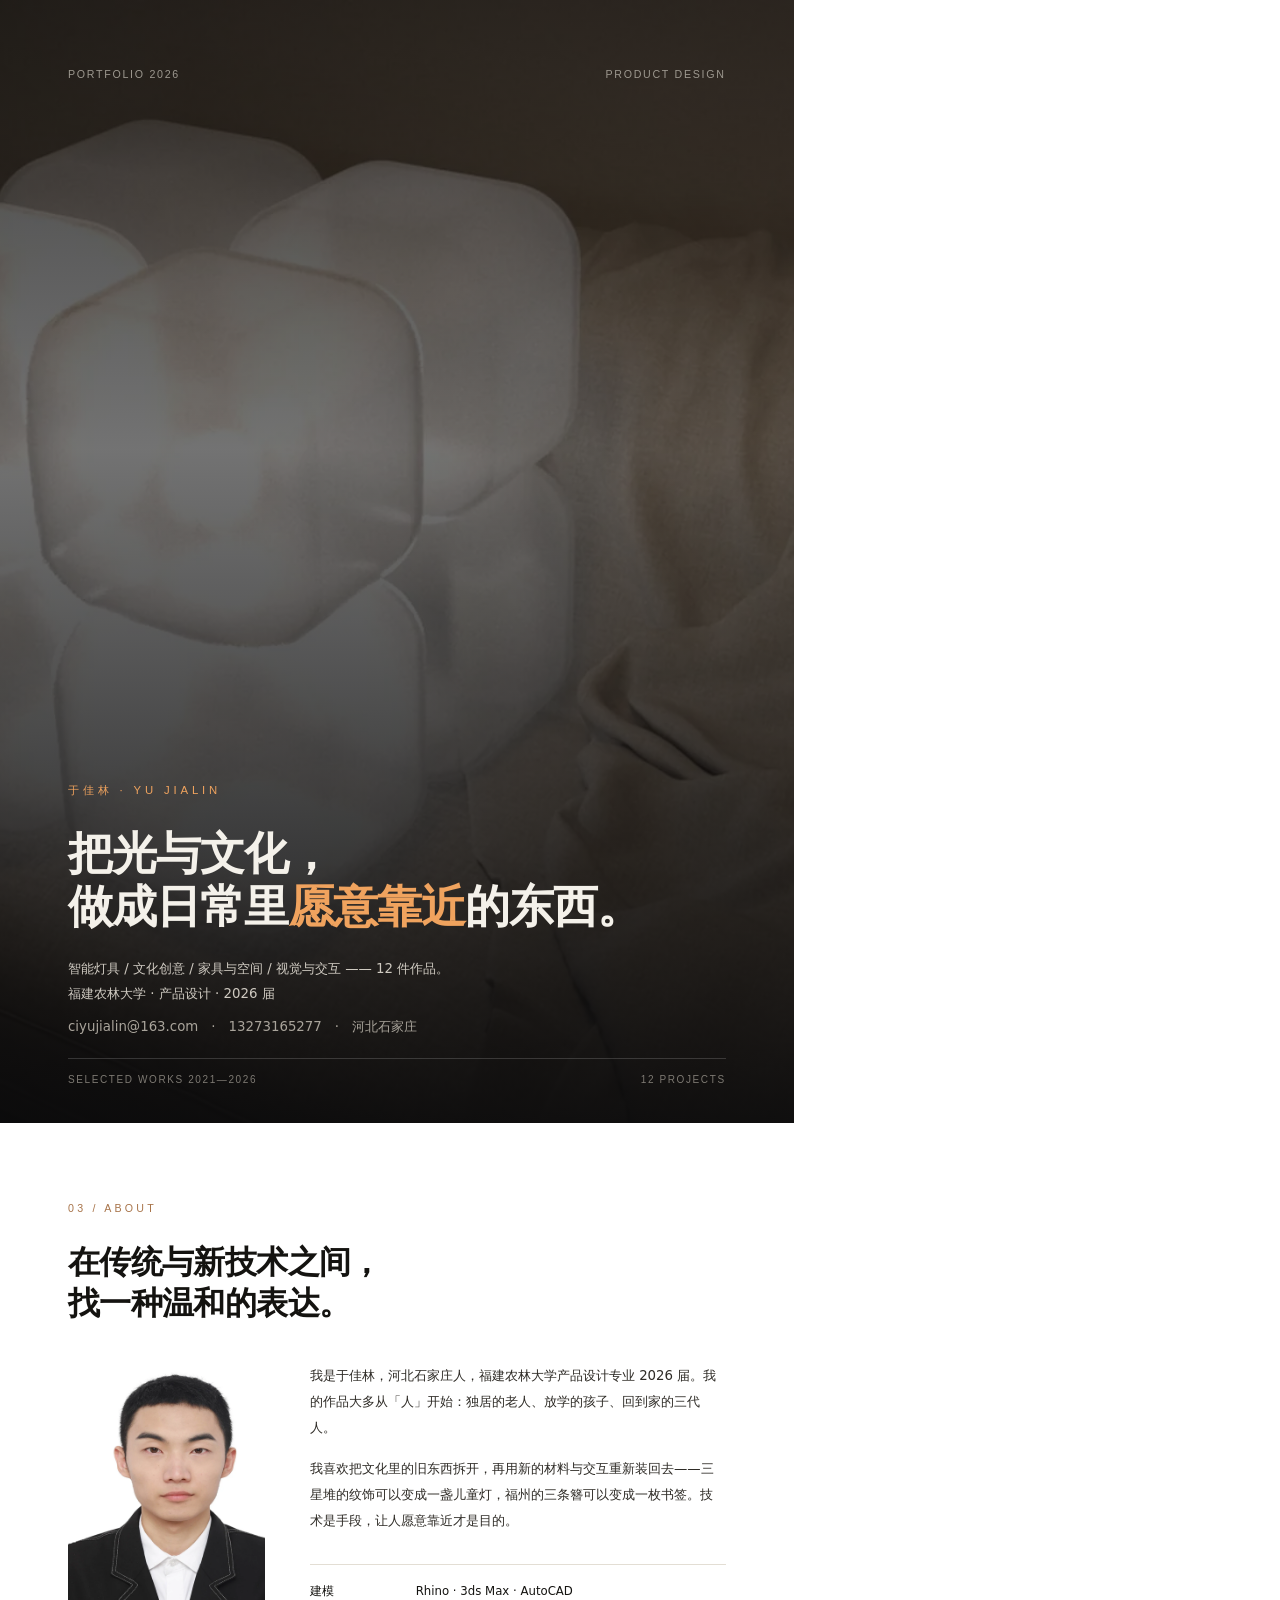
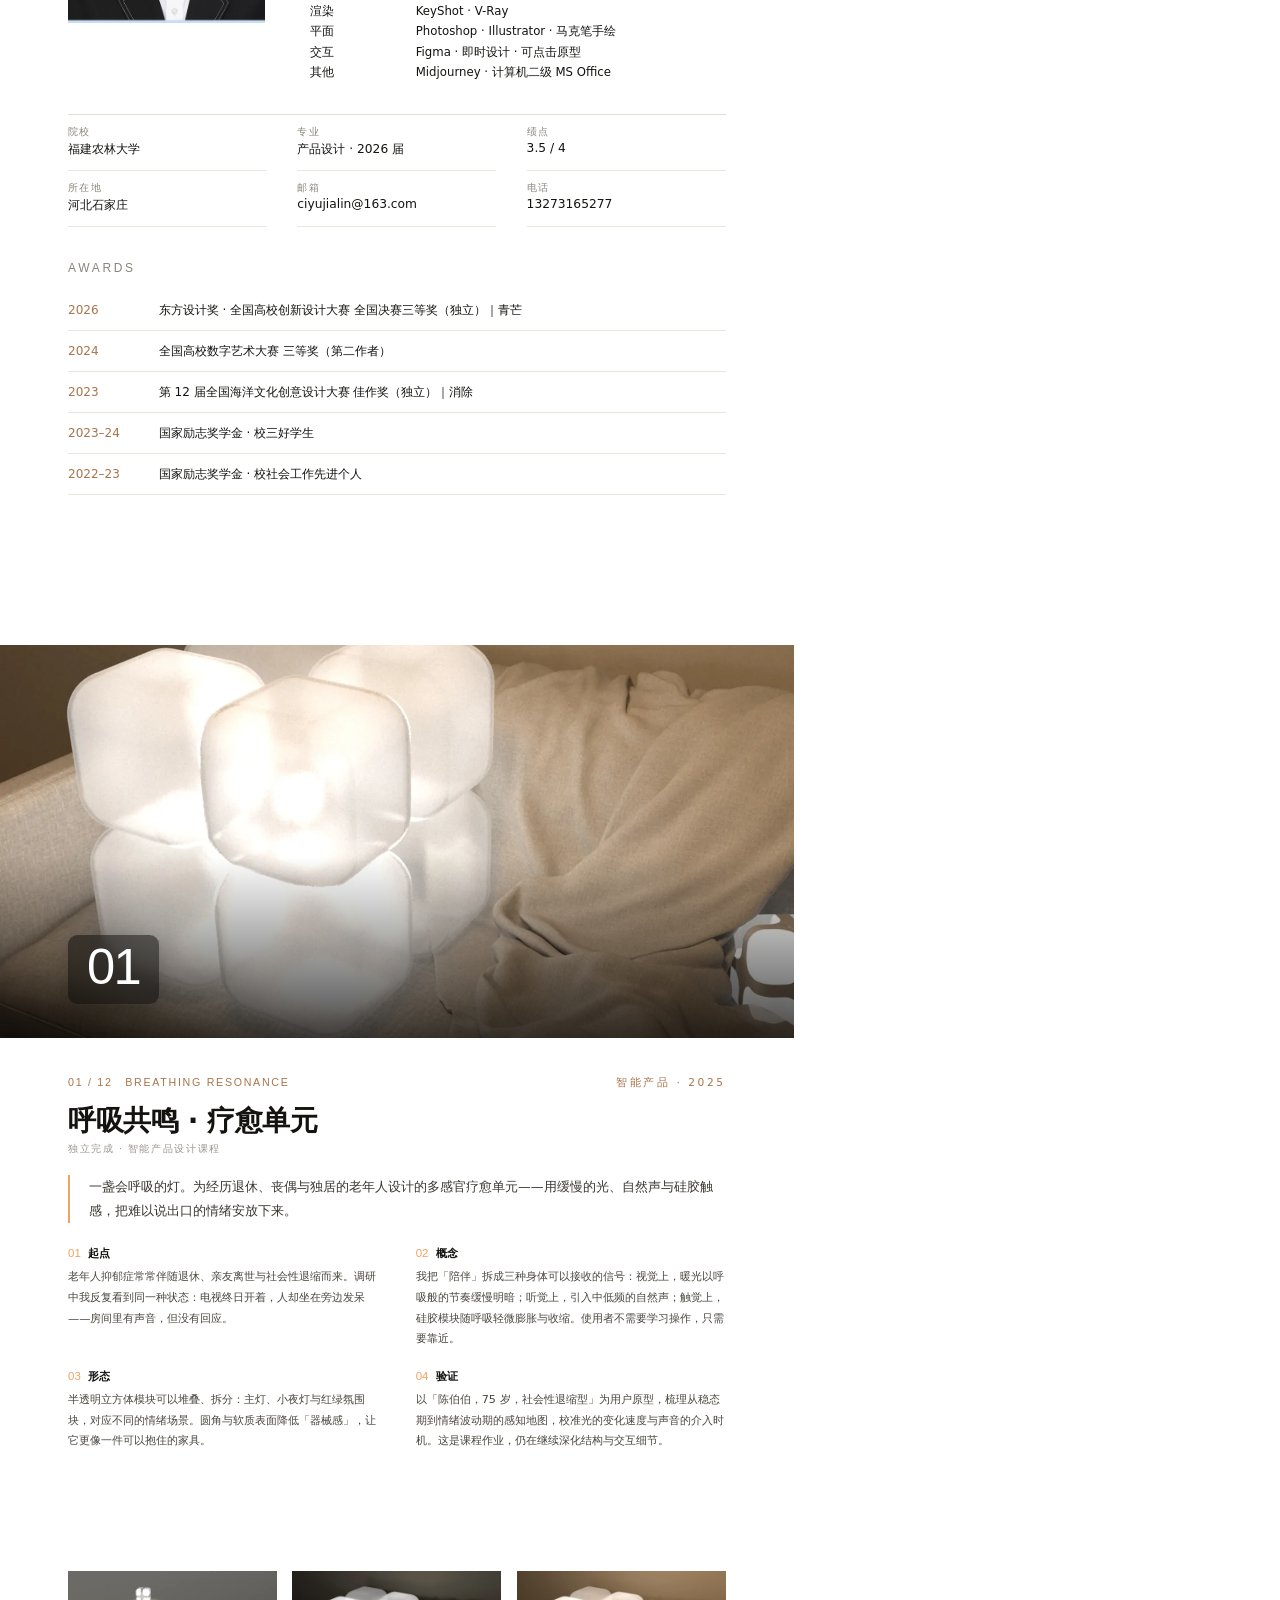
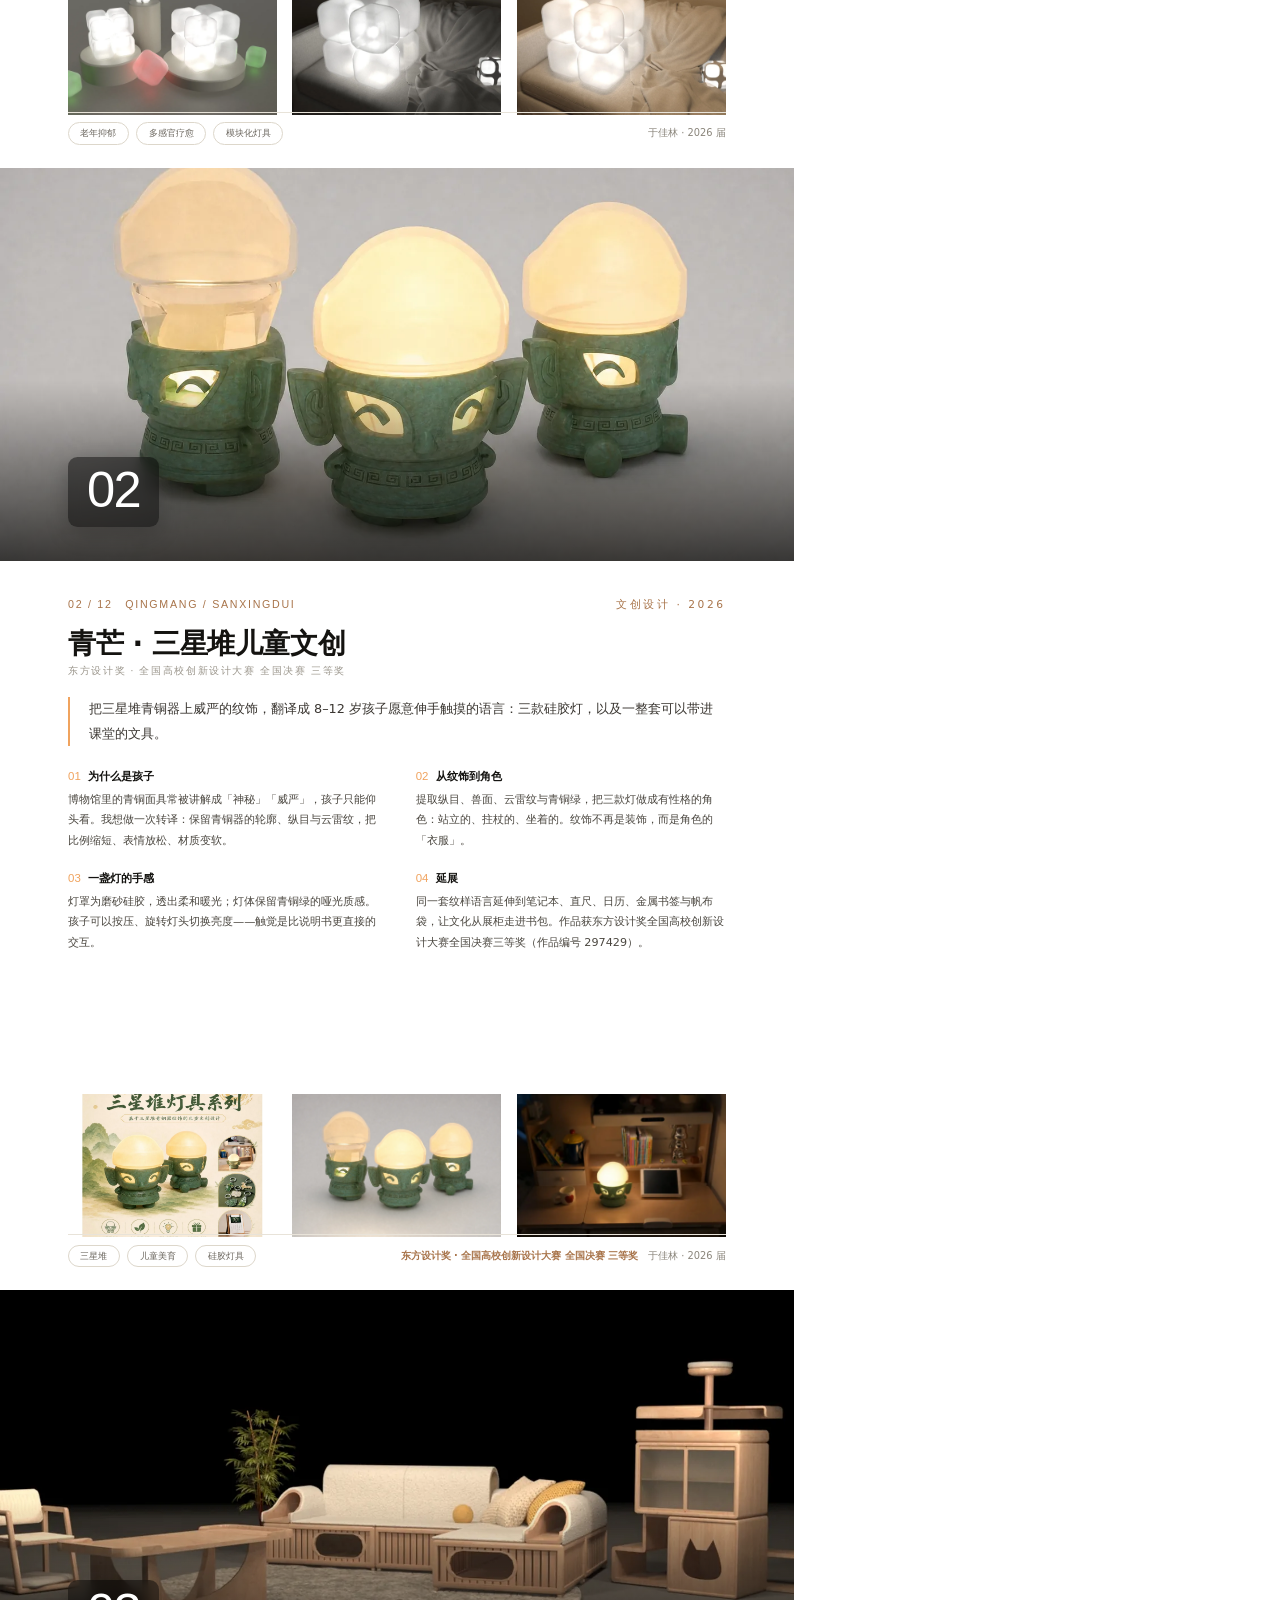
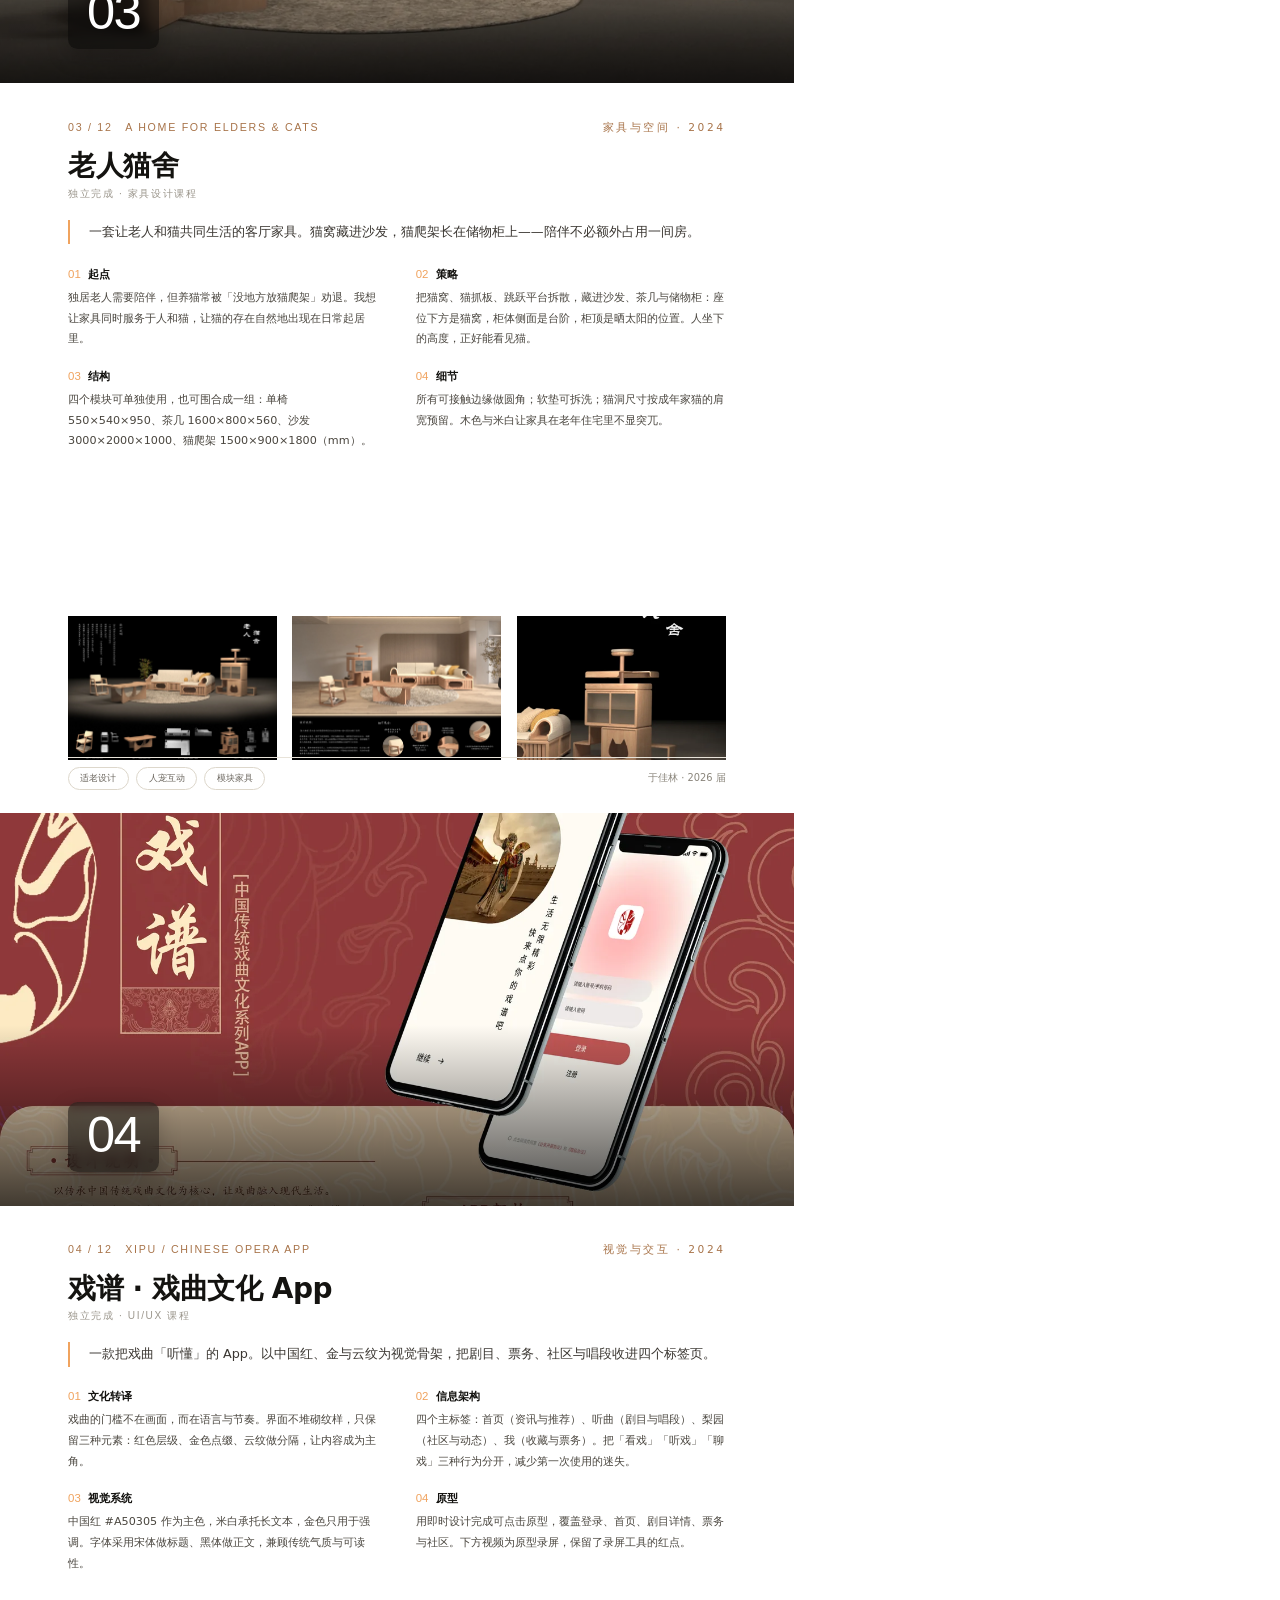
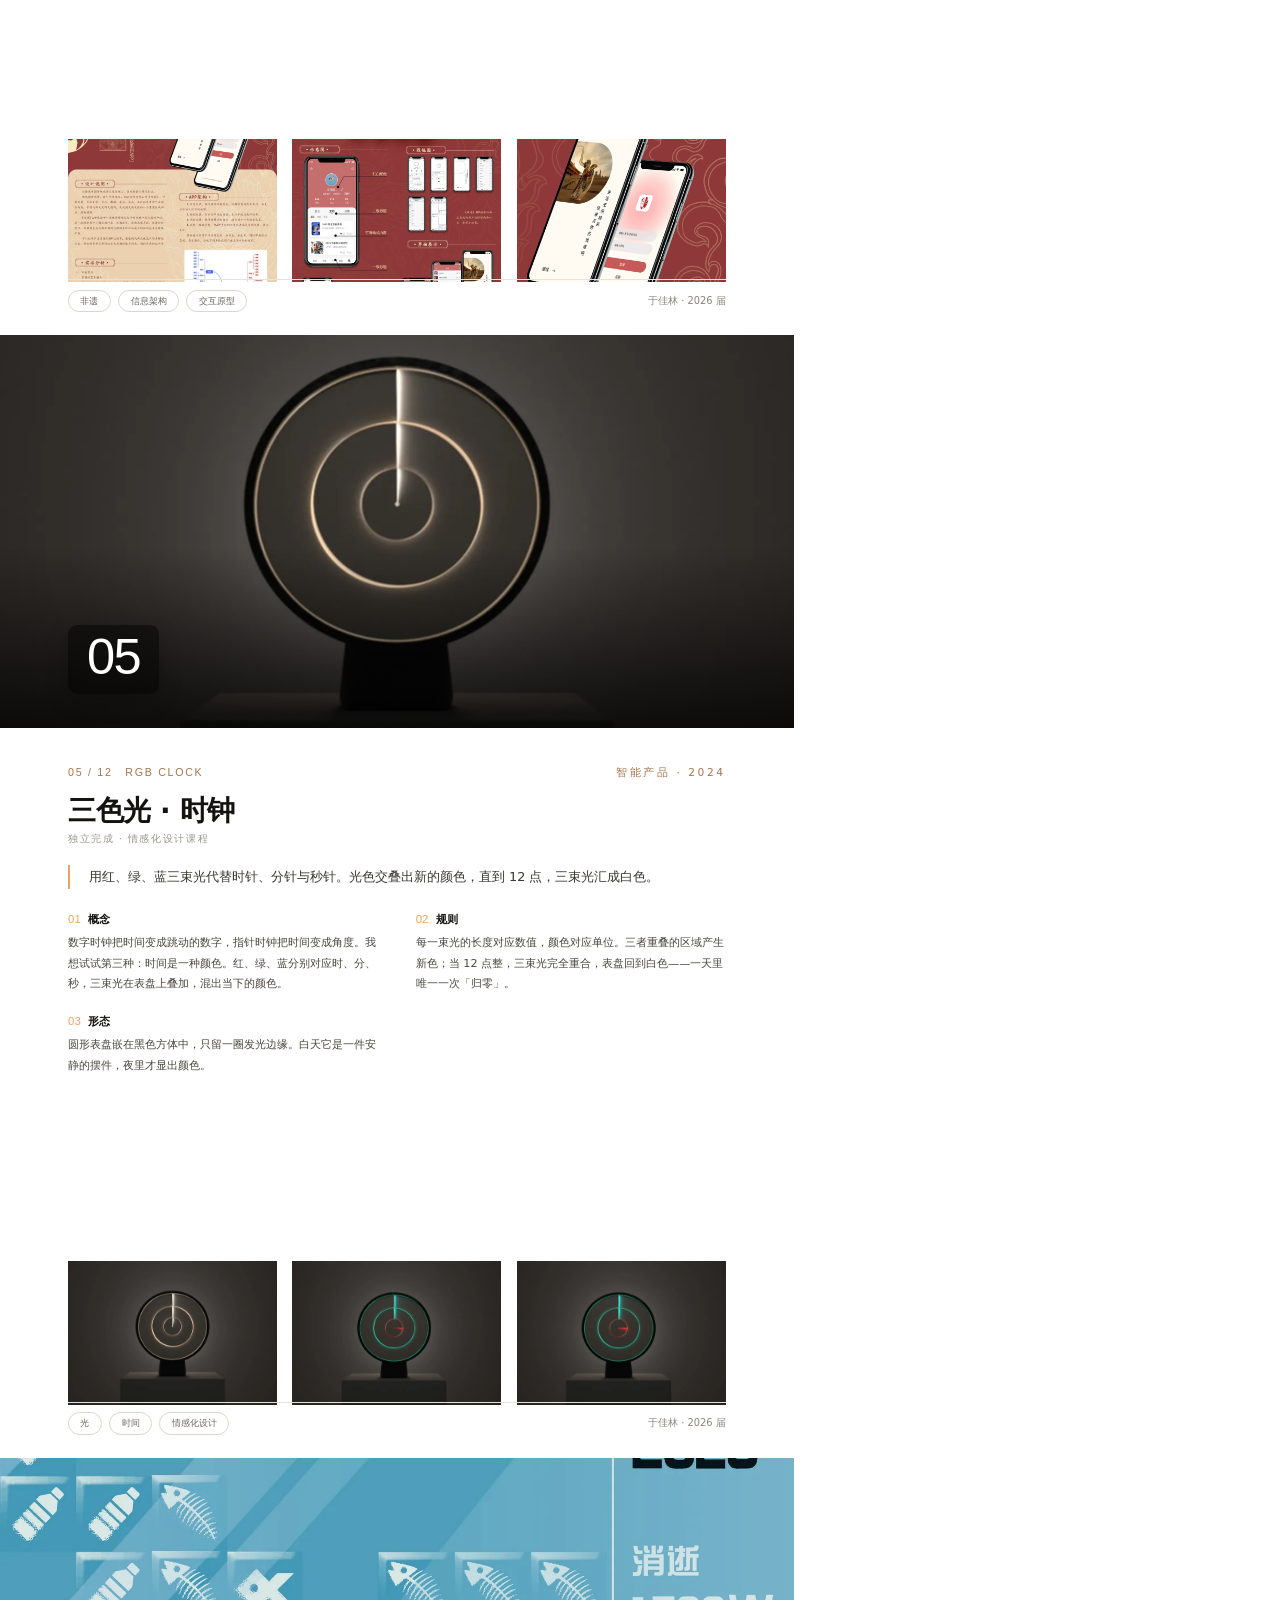
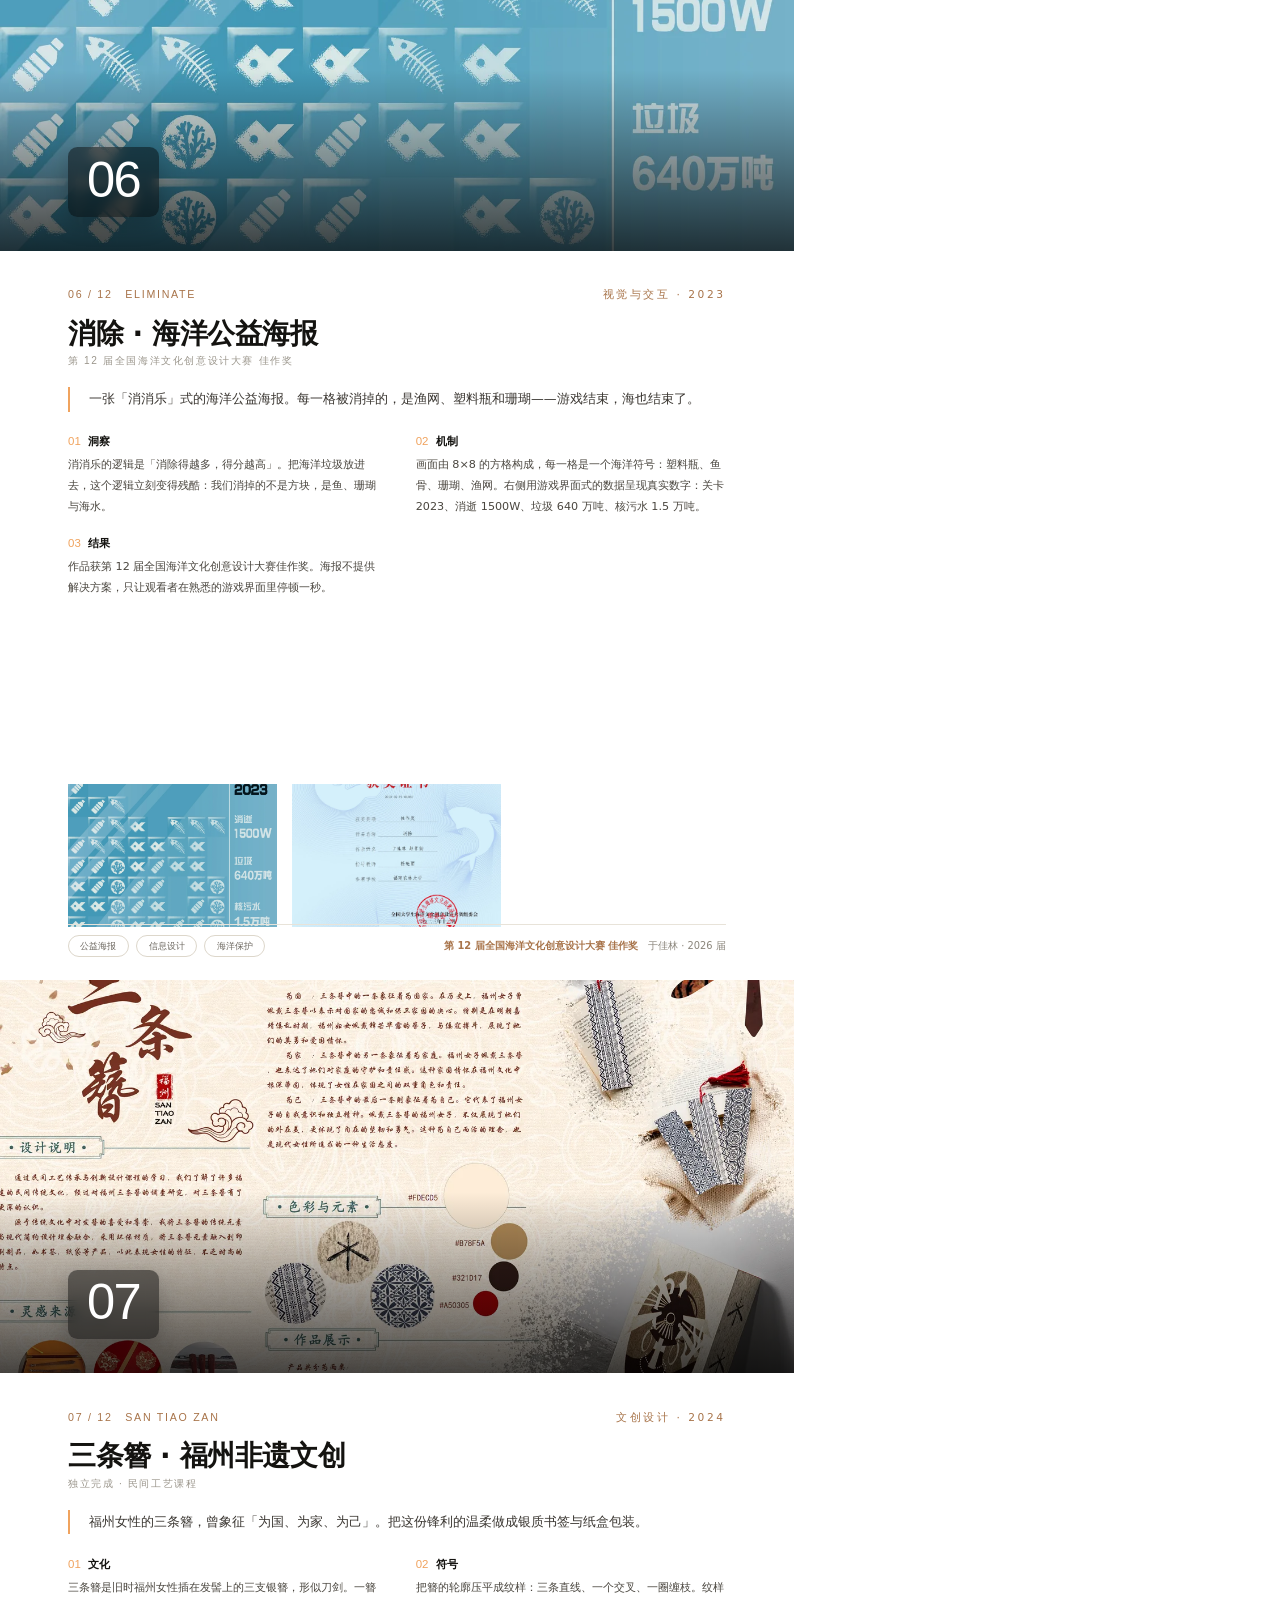
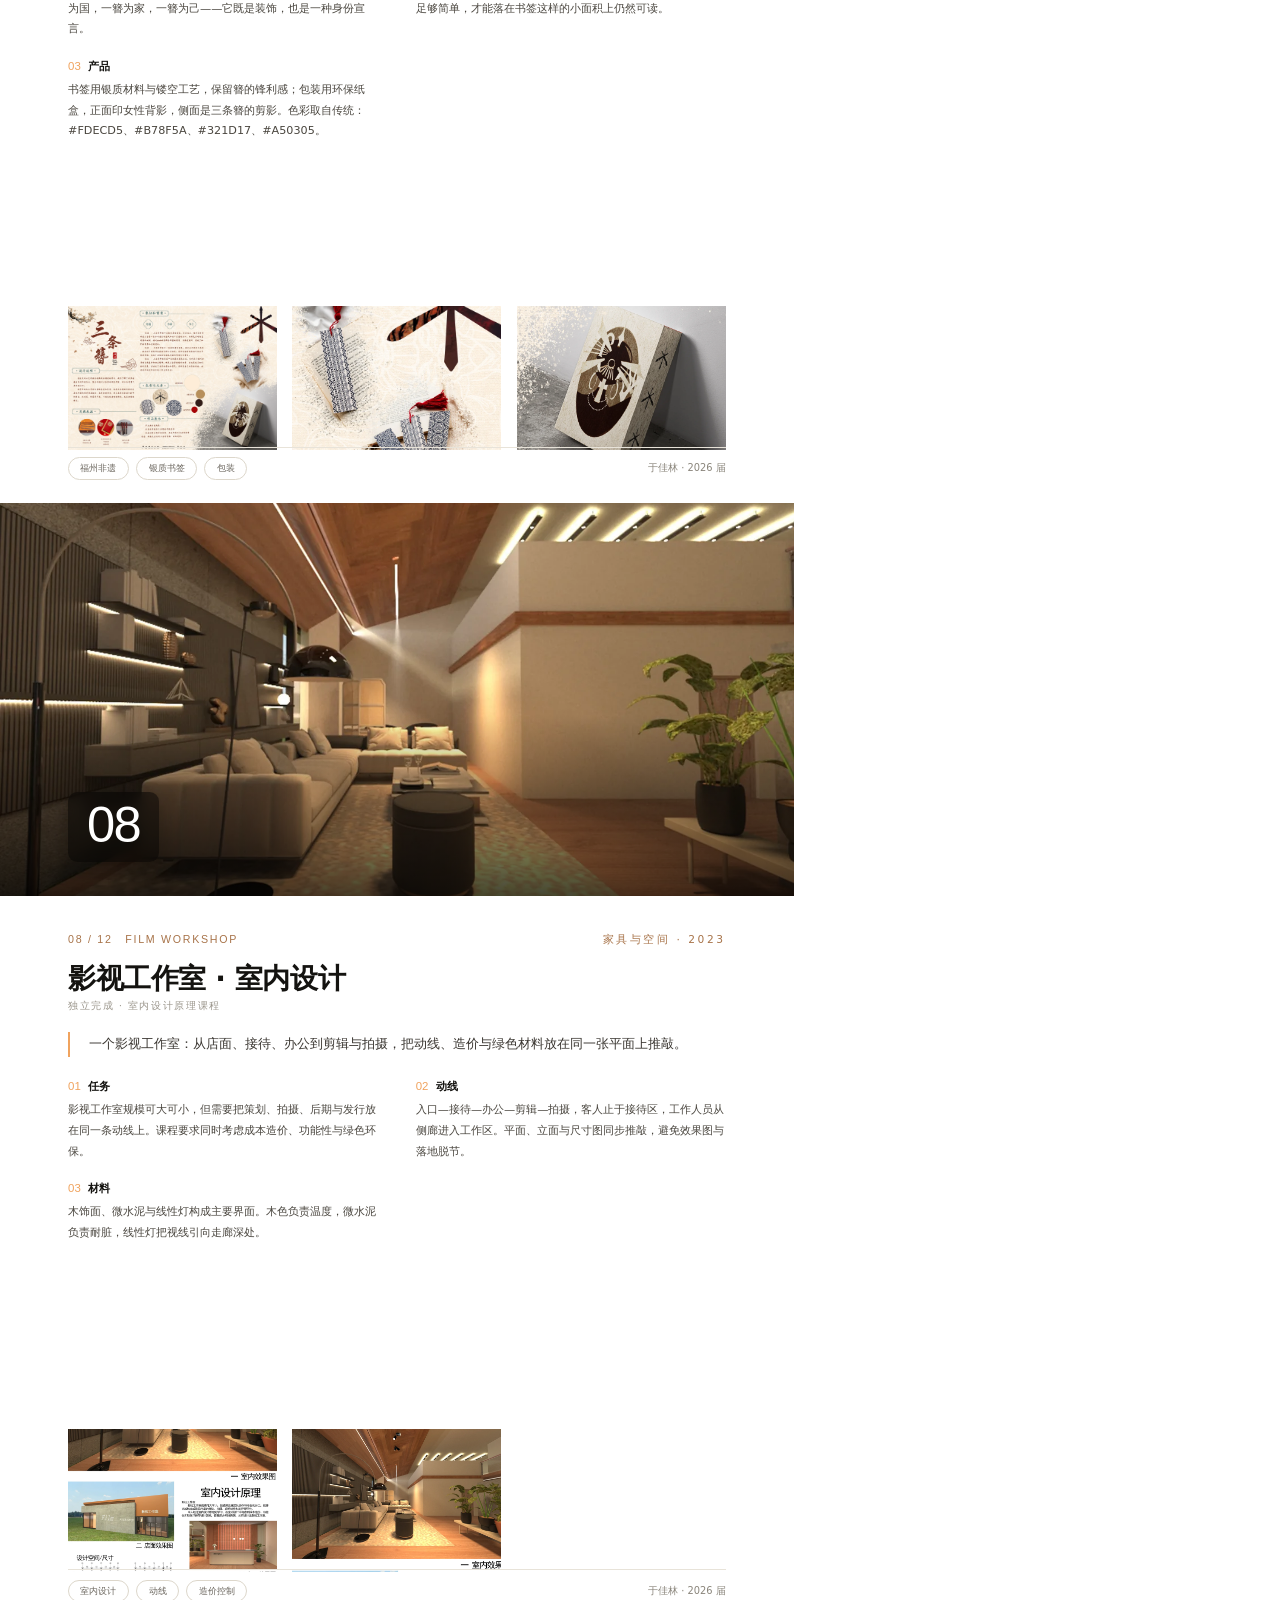
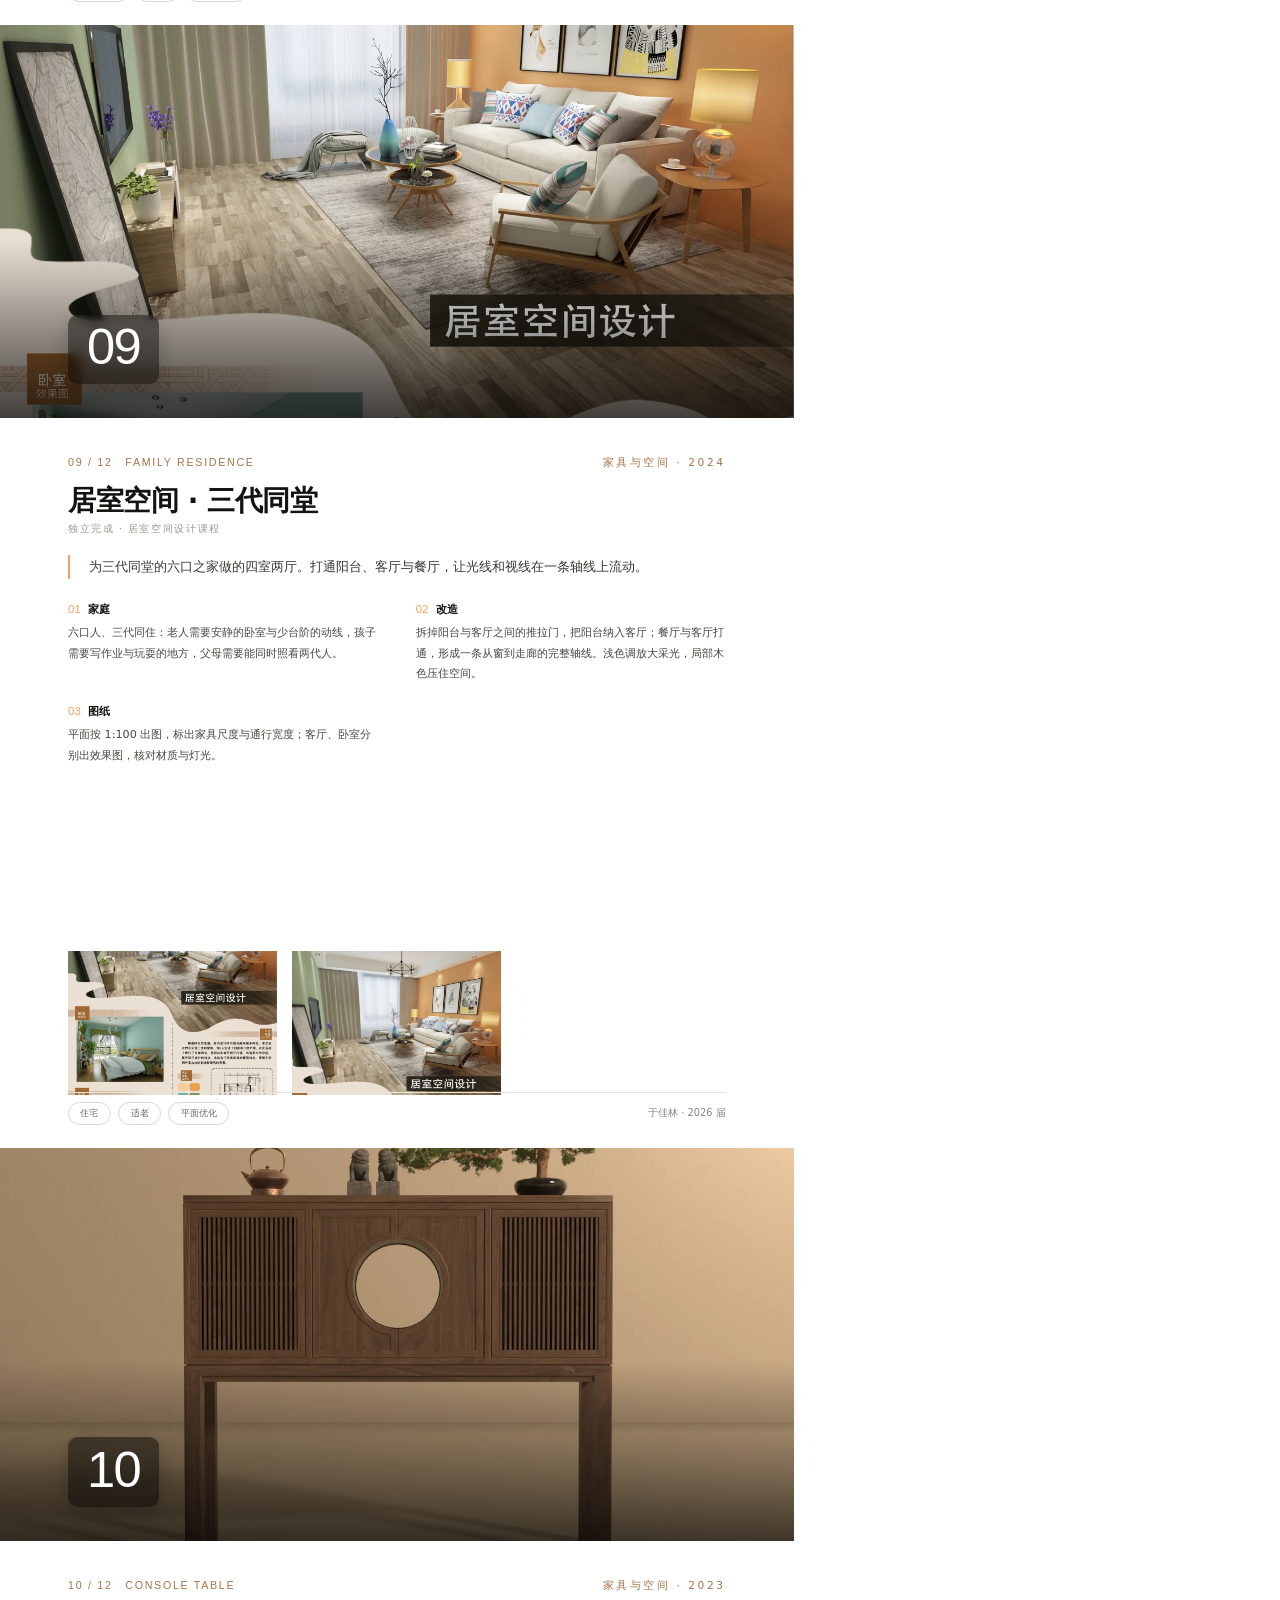
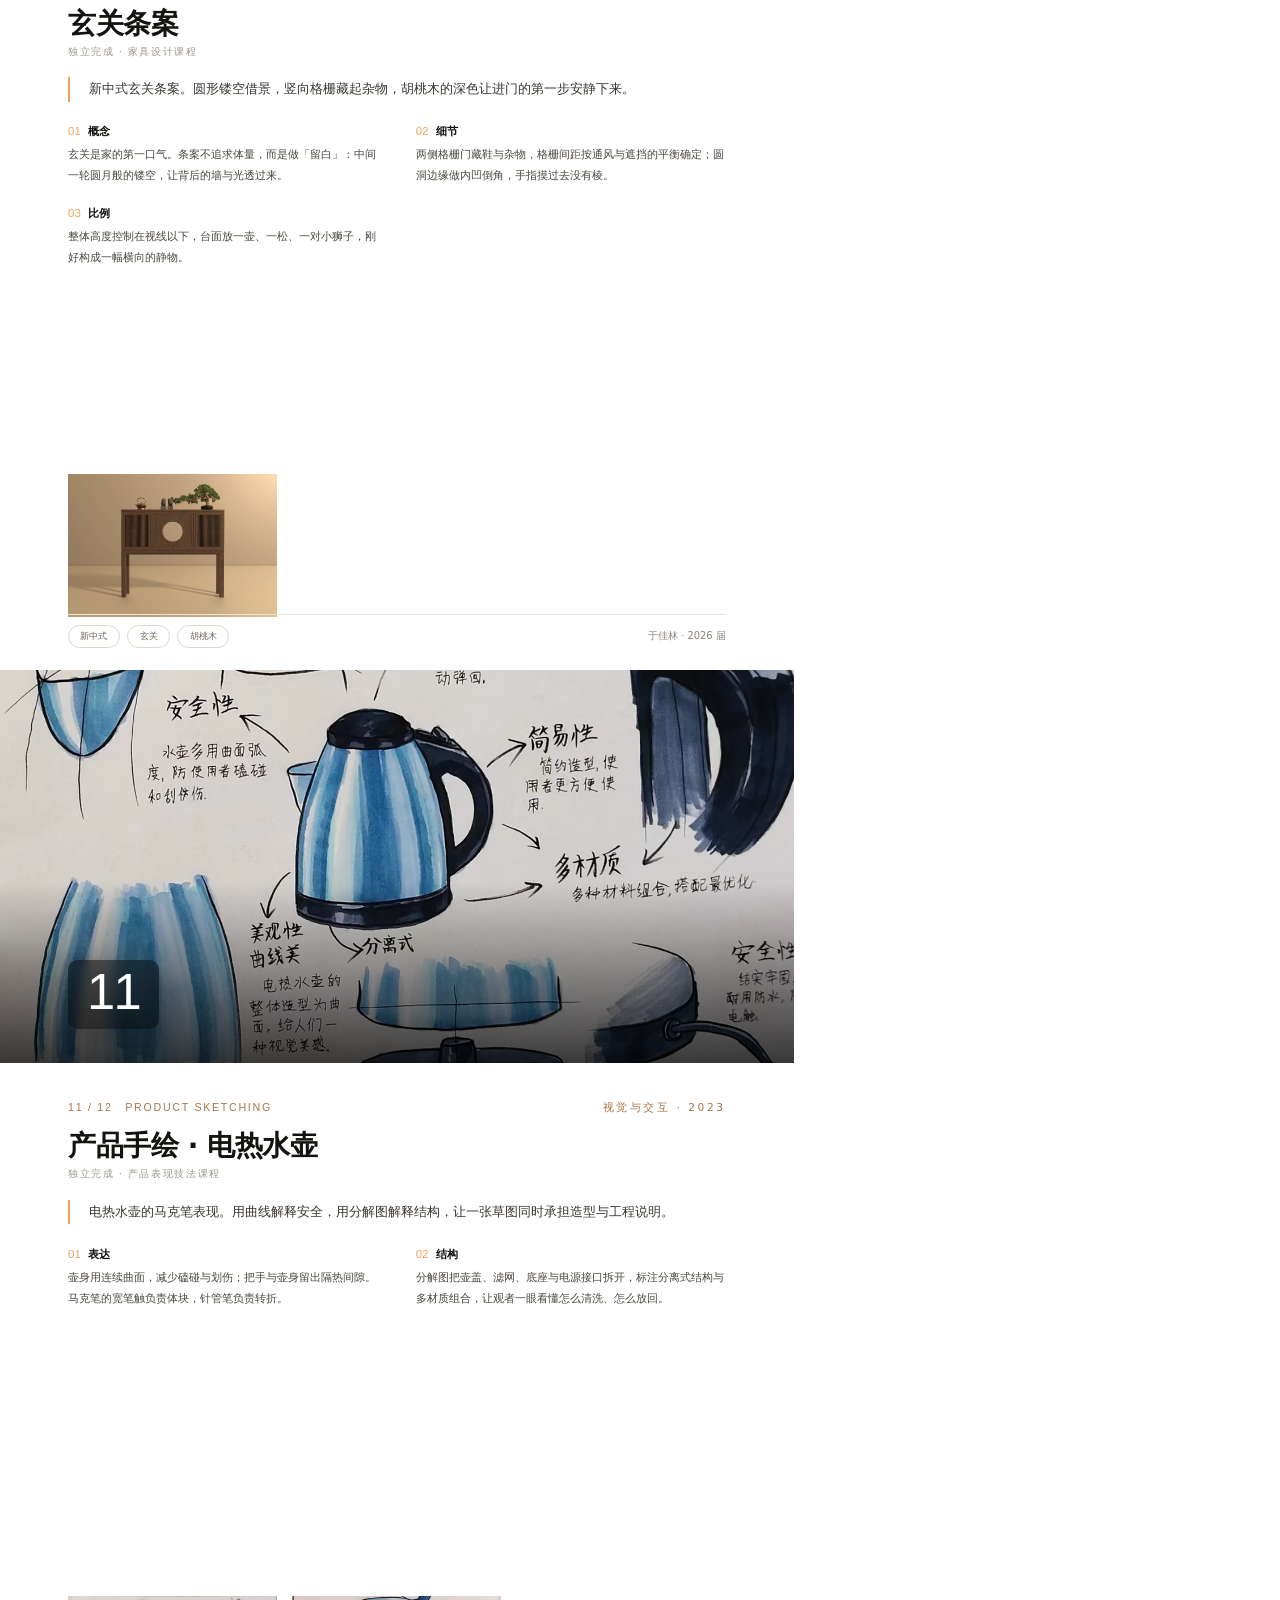
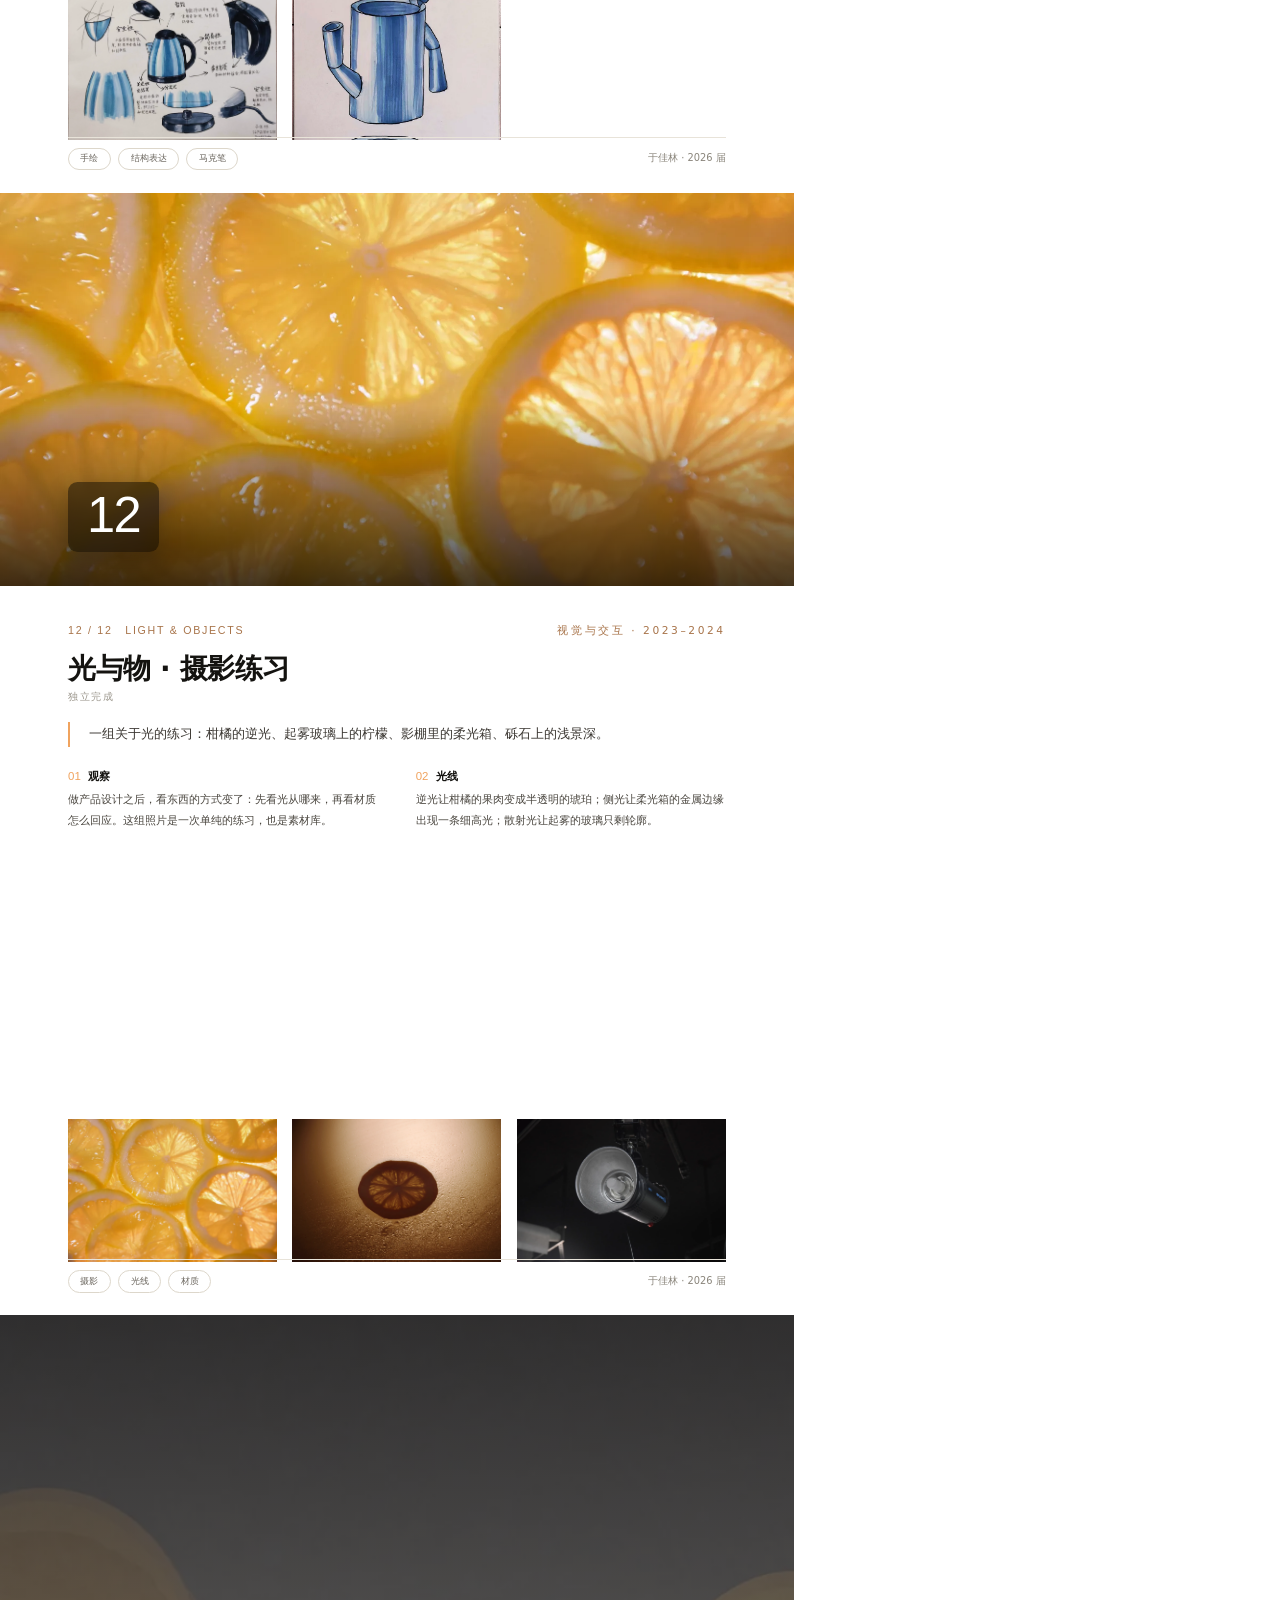
==== print.html @ ae7fd679 "portfolio v1" ====
<!DOCTYPE html>
<html lang="zh-CN">
<head>
<meta charset="utf-8">
<title>于佳林 · 产品设计作品集 2026（PDF 版）</title>
<style>
  @page{ size:A4; margin:0 }
  *{box-sizing:border-box;-webkit-print-color-adjust:exact;print-color-adjust:exact}
  html,body{margin:0;padding:0;background:#fff;color:#141310;
    font-family:"MiSans","HarmonyOS Sans SC","PingFang SC","Microsoft YaHei",system-ui,sans-serif;}
  .page{width:210mm;height:297mm;position:relative;overflow:hidden;page-break-after:always;background:#fff}
  .page:last-child{page-break-after:auto}
  .latin{font-family:"Helvetica Neue",Arial,sans-serif;letter-spacing:.16em;text-transform:uppercase}

  /* cover */
  .cover{background:#0a0a0b;color:#f4f1ea}
  .cover .bg{position:absolute;inset:0}
  .cover .bg img{width:100%;height:100%;object-fit:cover;opacity:.5;filter:saturate(.9)}
  .cover .shade{position:absolute;inset:0;background:linear-gradient(180deg,rgba(10,10,11,.55) 0%,rgba(10,10,11,.15) 40%,rgba(10,10,11,.92) 100%)}
  .cover .inner{position:absolute;left:18mm;right:18mm;bottom:22mm}
  .cover .eyebrow{font-size:8.5pt;letter-spacing:.34em;color:#f0a35e;margin:0 0 8mm}
  .cover h1{font-size:34pt;line-height:1.16;letter-spacing:-.02em;margin:0 0 6mm;font-weight:600}
  .cover h1 em{font-style:normal;color:#f0a35e}
  .cover .sub{font-size:10pt;line-height:1.9;color:#cfcac1;margin:0;max-width:120mm}
  .cover .meta{position:absolute;left:18mm;right:18mm;top:18mm;display:flex;justify-content:space-between;font-size:8pt;color:#9d988f}
  .cover .foot{position:absolute;left:18mm;right:18mm;bottom:10mm;display:flex;justify-content:space-between;font-size:7.5pt;color:#7e7a73;border-top:1px solid rgba(255,255,255,.16);padding-top:4mm}

  /* about */
  .about{padding:20mm 18mm}
  .about .kicker{font-size:8pt;letter-spacing:.3em;color:#a8744a}
  .about h2{font-size:24pt;line-height:1.3;margin:6mm 0 10mm;font-weight:600;letter-spacing:-.02em}
  .about .grid{display:grid;grid-template-columns:52mm 1fr;gap:12mm}
  .about img{width:52mm;height:69mm;object-fit:cover;object-position:50% 24%;background:#eee}
  .about p{font-size:10pt;line-height:1.95;margin:0 0 4mm;color:#2e2b26}
  .facts{display:grid;grid-template-columns:repeat(3,1fr);gap:0 8mm;margin-top:9mm;border-top:1px solid #e3ded4}
  .facts div{padding:3mm 0;border-bottom:1px solid #ece7de;font-size:9pt;display:flex;flex-direction:column;gap:.6mm}
  .facts dt{font-size:7.4pt;letter-spacing:.14em}
  .facts dd{font-size:9.2pt}
  .facts dt{color:#8a857b}
  .facts dd{margin:0;font-weight:500}
  .about .awards{margin-top:9mm}
  .about .awards h3{font-size:9pt;letter-spacing:.22em;color:#8a857b;margin:0 0 4mm;font-weight:500}
  .about .awards li{list-style:none;font-size:9pt;line-height:1.7;padding:2.6mm 0;border-bottom:1px solid #ece7de;display:flex;gap:8mm}
  .about .awards li span{color:#a8744a;flex:0 0 16mm}
  .about .skills{display:grid;grid-template-columns:22mm 1fr;gap:1.4mm 6mm;font-size:8.8pt;margin-top:8mm;border-top:1px solid #e3ded4;padding-top:5mm}

  /* work */
  .work .hero{height:104mm;position:relative;background:#0a0a0b}
  .work .hero img{width:100%;height:100%;object-fit:cover}
  .work .hero:after{content:"";position:absolute;left:0;right:0;bottom:0;height:46%;background:linear-gradient(to top,rgba(0,0,0,.72),rgba(0,0,0,0))}
  .work .hero .no{position:absolute;left:18mm;bottom:9mm;z-index:2;font-family:"Helvetica Neue",Arial;font-size:38pt;font-weight:300;color:#fff;letter-spacing:-.03em;line-height:1;padding:2mm 5mm 3mm;border-radius:2.5mm;background:rgba(0,0,0,.46);backdrop-filter:blur(6px);-webkit-backdrop-filter:blur(6px);box-shadow:0 2mm 6mm rgba(0,0,0,.22)}
  .work .body{padding:10mm 18mm 0}
  .work .kicker{display:flex;justify-content:space-between;font-size:8pt;letter-spacing:.24em;color:#a8744a}
  .work h2{font-size:21pt;line-height:1.25;margin:3.5mm 0 1mm;font-weight:600;letter-spacing:-.015em}
  .work .en{font-size:7.6pt;color:#9b968c;margin:0 0 5mm}
  .work .sum{font-size:9.6pt;line-height:1.9;color:#3a3631;margin:0 0 6mm;padding-left:5mm;border-left:2px solid #f0a35e}
  .work .cols{display:grid;grid-template-columns:1fr 1fr;gap:5mm 10mm}
  .work .cols h3{font-size:8.6pt;margin:0 0 1.6mm;color:#141310;font-weight:600}
  .work .cols h3 i{font-style:normal;color:#f0a35e;font-family:"Helvetica Neue",Arial;margin-right:2mm;font-weight:400}
  .work .cols p{font-size:8.4pt;line-height:1.85;color:#4a463f;margin:0}
  .work .thumbs{position:absolute;left:18mm;right:18mm;bottom:14mm;display:grid;grid-template-columns:repeat(3,1fr);gap:4mm}
  .work .thumbs img{width:100%;height:38mm;object-fit:cover;background:#f2efe8}
  .work .foot{position:absolute;left:18mm;right:18mm;bottom:6mm;display:flex;justify-content:space-between;align-items:center;font-size:7.4pt;color:#8a857b;border-top:1px solid #e8e3d9;padding-top:2.6mm}
  .work .tagrow{display:flex;gap:2mm;flex-wrap:wrap}
  .work .tagrow span{border:1px solid #ddd7cb;border-radius:99px;padding:1mm 3mm;font-size:7pt;color:#6b665e}
  .work .award{color:#a8744a;font-weight:600}
  .work .last{position:absolute;left:18mm;right:18mm;bottom:36mm;font-size:9pt;color:#3a3631;line-height:1.8}
</style>
</head>
<body>
<div id="app"></div>
<script src="assets/js/data.js"></script>
<script>
(function(){
  var app = document.getElementById("app");
  var cover = WORKS[0], hero = WORKS[1];
  var h = "";

  h += '<section class="page cover">'
    + '<div class="bg"><img src="' + cover.cover + '" alt=""></div><div class="shade"></div>'
    + '<div class="meta"><span class="latin">PORTFOLIO 2026</span><span class="latin">PRODUCT DESIGN</span></div>'
    + '<div class="inner">'
    + '<p class="eyebrow latin">' + PROFILE.name + ' · ' + PROFILE.en + '</p>'
    + '<h1>把光与文化，<br>做成日常里<em>愿意靠近</em>的东西。</h1>'
    + '<p class="sub">智能灯具 / 文化创意 / 家具与空间 / 视觉与交互 —— 12 件作品。<br>'
    + PROFILE.school + ' · ' + PROFILE.major + ' · ' + PROFILE.classOf + '</p>'
    + '<p class="sub" style="margin-top:2mm;color:#a9a49b">' + PROFILE.email + '　·　' + PROFILE.phone + '　·　' + PROFILE.city + '</p>'
    + '</div>'
    + '<div class="foot"><span class="latin">SELECTED WORKS 2021—2026</span><span class="latin">' + WORKS.length + ' PROJECTS</span></div>'
    + '</section>';

  h += '<section class="page about">'
    + '<p class="kicker latin">03 / About</p>'
    + '<h2>在传统与新技术之间，<br>找一种温和的表达。</h2>'
    + '<div class="grid">'
    + '<div><img src="assets/img/portrait.webp" alt="于佳林"></div>'
    + '<div>'
    + '<p>我是于佳林，河北石家庄人，福建农林大学产品设计专业 2026 届。我的作品大多从「人」开始：独居的老人、放学的孩子、回到家的三代人。</p>'
    + '<p>我喜欢把文化里的旧东西拆开，再用新的材料与交互重新装回去——三星堆的纹饰可以变成一盏儿童灯，福州的三条簪可以变成一枚书签。技术是手段，让人愿意靠近才是目的。</p>'
    + '<div class="skills">'
    + '<span>建模</span><span>Rhino · 3ds Max · AutoCAD</span>'
    + '<span>渲染</span><span>KeyShot · V-Ray</span>'
    + '<span>平面</span><span>Photoshop · Illustrator · 马克笔手绘</span>'
    + '<span>交互</span><span>Figma · 即时设计 · 可点击原型</span>'
    + '<span>其他</span><span>Midjourney · 计算机二级 MS Office</span>'
    + '</div>'
    + '</div></div>'
    + '<div class="facts">'
    + '<div><dt>院校</dt><dd>' + PROFILE.school + '</dd></div>'
    + '<div><dt>专业</dt><dd>' + PROFILE.major + ' · ' + PROFILE.classOf + '</dd></div>'
    + '<div><dt>绩点</dt><dd>' + PROFILE.gpa + '</dd></div>'
    + '<div><dt>所在地</dt><dd>' + PROFILE.city + '</dd></div>'
    + '<div><dt>邮箱</dt><dd>' + PROFILE.email + '</dd></div>'
    + '<div><dt>电话</dt><dd>' + PROFILE.phone + '</dd></div>'
    + '</div>'
    + '<div class="awards"><h3 class="latin">Awards</h3><ul style="margin:0;padding:0">'
    + '<li><span>2026</span>东方设计奖 · 全国高校创新设计大赛 全国决赛三等奖（独立）｜青芒</li>'
    + '<li><span>2024</span>全国高校数字艺术大赛 三等奖（第二作者）</li>'
    + '<li><span>2023</span>第 12 届全国海洋文化创意设计大赛 佳作奖（独立）｜消除</li>'
    + '<li><span>2023–24</span>国家励志奖学金 · 校三好学生</li>'
    + '<li><span>2022–23</span>国家励志奖学金 · 校社会工作先进个人</li>'
    + '</ul></div>'
    + '</section>';

  WORKS.forEach(function(w, i){
    var secs = w.sections.slice(0, 4);
    var thumbs = w.gallery.slice(0, 3);
    h += '<section class="page work">'
      + '<div class="hero"><img src="' + w.cover + '" alt=""><div class="no">' + w.no + '</div></div>'
      + '<div class="body">'
      + '<div class="kicker"><span class="latin">' + w.no + ' / ' + WORKS.length + '　' + w.en + '</span><span>' + w.catLabel + ' · ' + w.year + '</span></div>'
      + '<h2>' + w.title + '</h2>'
      + '<p class="en latin">' + (w.award ? w.award : w.role) + '</p>'
      + '<p class="sum">' + w.summary + '</p>'
      + '<div class="cols">'
      + secs.map(function(s, k){
          return '<div><h3><i>0' + (k + 1) + '</i>' + s.h + '</h3><p>' + s.p + '</p></div>';
        }).join("")
      + '</div>'
      + '</div>'
      + '<div class="thumbs">' + thumbs.map(function(g){ return '<img src="' + g.src + '" alt="">'; }).join("") + '</div>'
      + '<div class="foot"><div class="tagrow">' + w.tags.map(function(t){ return '<span>' + t + '</span>'; }).join("") + '</div>'
      + '<div>' + (w.award ? '<span class="award">' + w.award + '</span>　' : '') + PROFILE.name + ' · ' + PROFILE.classOf + '</div></div>'
      + '</section>';
  });

  h += '<section class="page cover" style="page-break-after:auto">'
    + '<div class="bg"><img src="' + hero.cover + '" alt=""></div><div class="shade"></div>'
    + '<div class="inner"><p class="eyebrow latin">THANKS FOR READING</p>'
    + '<h1 style="font-size:26pt">如果你在找一名<br>愿意把细节做到底的设计师。</h1>'
    + '<p class="sub">' + PROFILE.email + '　|　' + PROFILE.phone + '　|　' + PROFILE.city + '<br>网站版作品集：把网址写在简历这一行</p></div>'
    + '<div class="foot"><span class="latin">' + PROFILE.name + ' · ' + PROFILE.en + '</span><span class="latin">PORTFOLIO 2026</span></div>'
    + '</section>';

  app.innerHTML = h;
})();
</script>
</body>
</html>
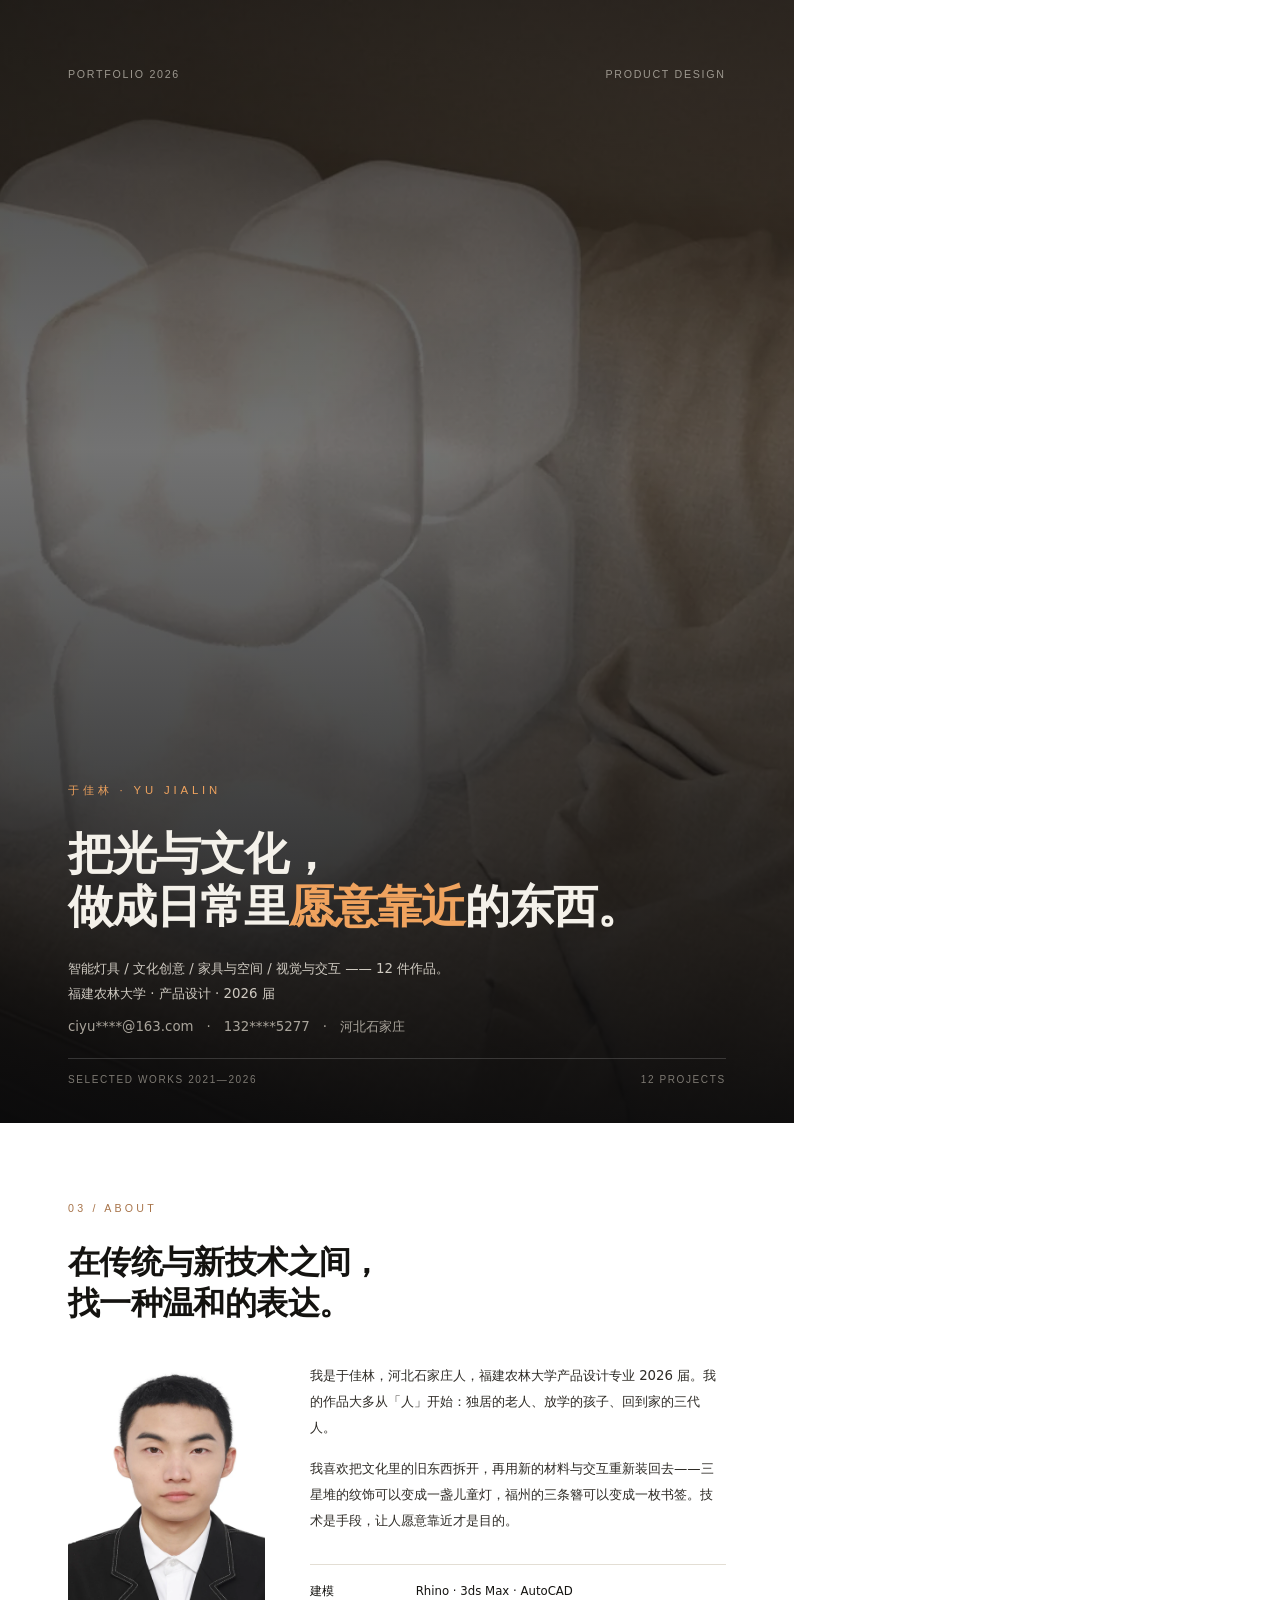
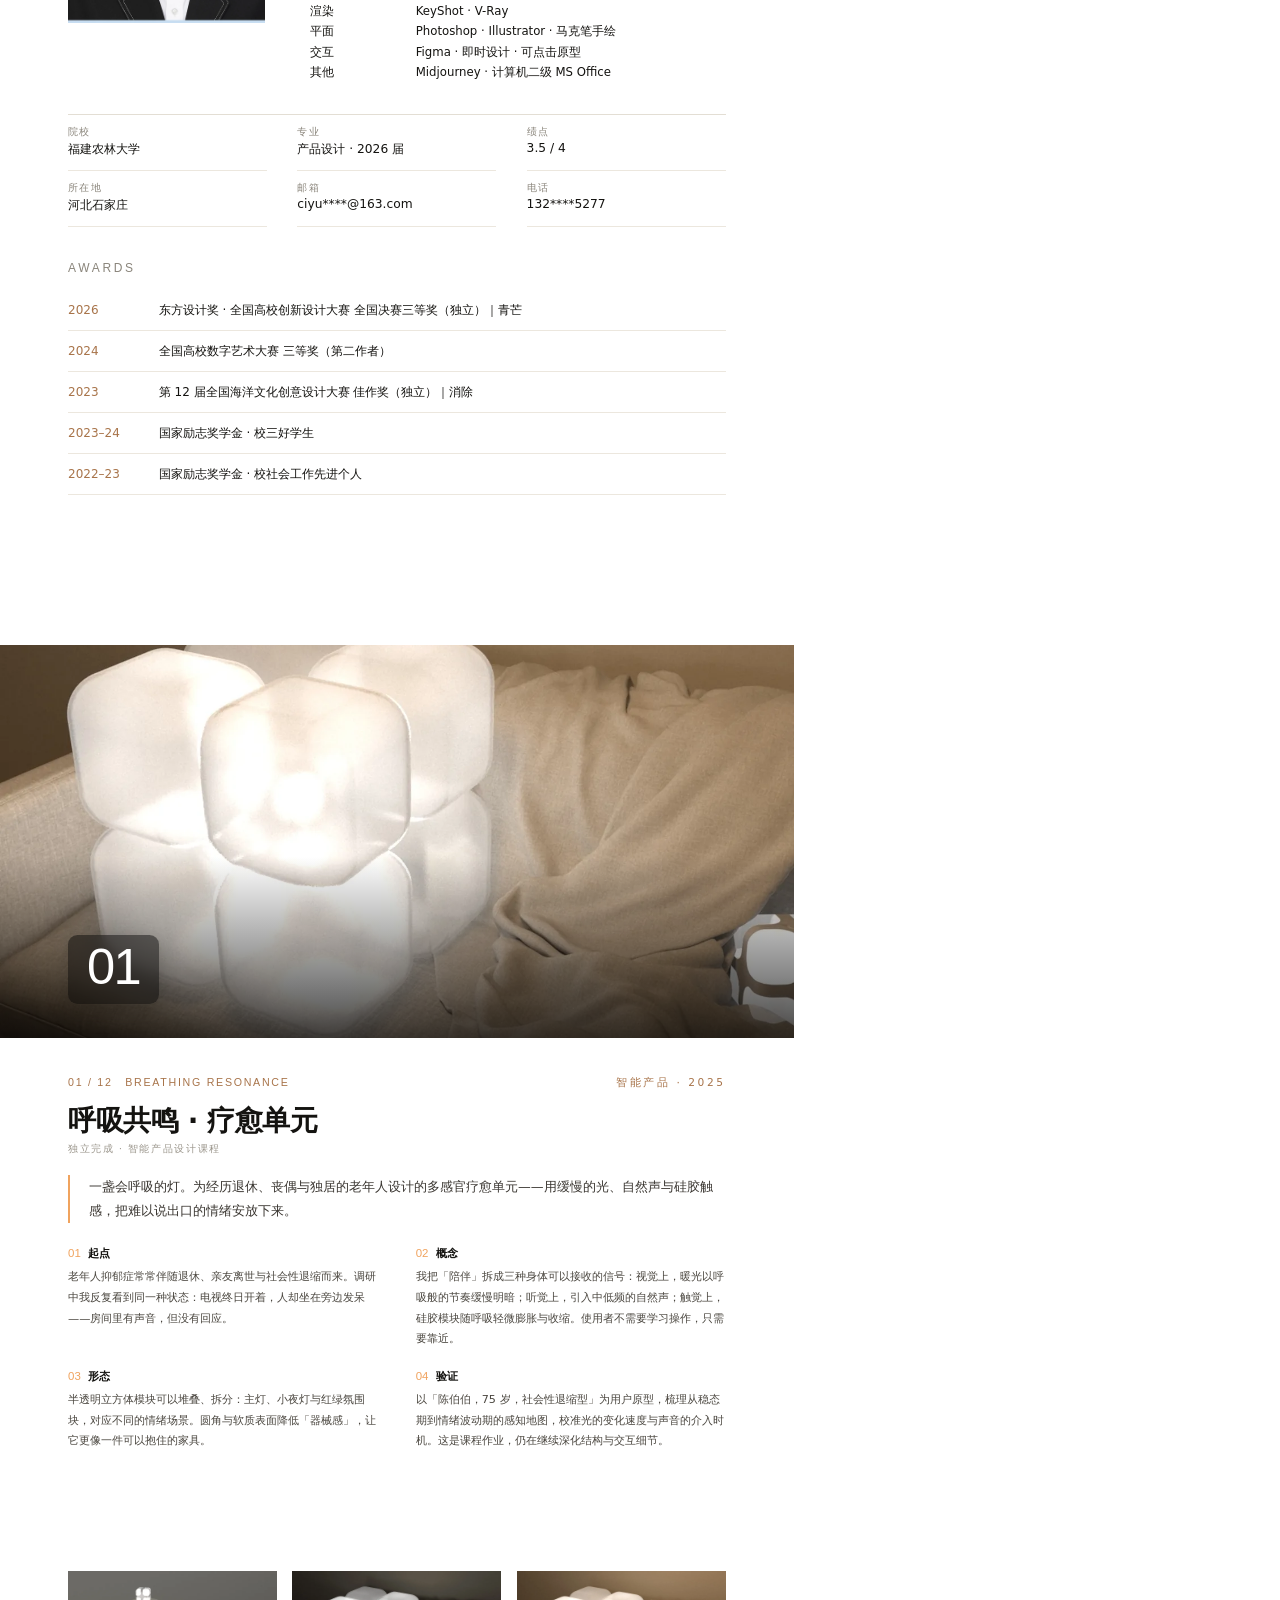
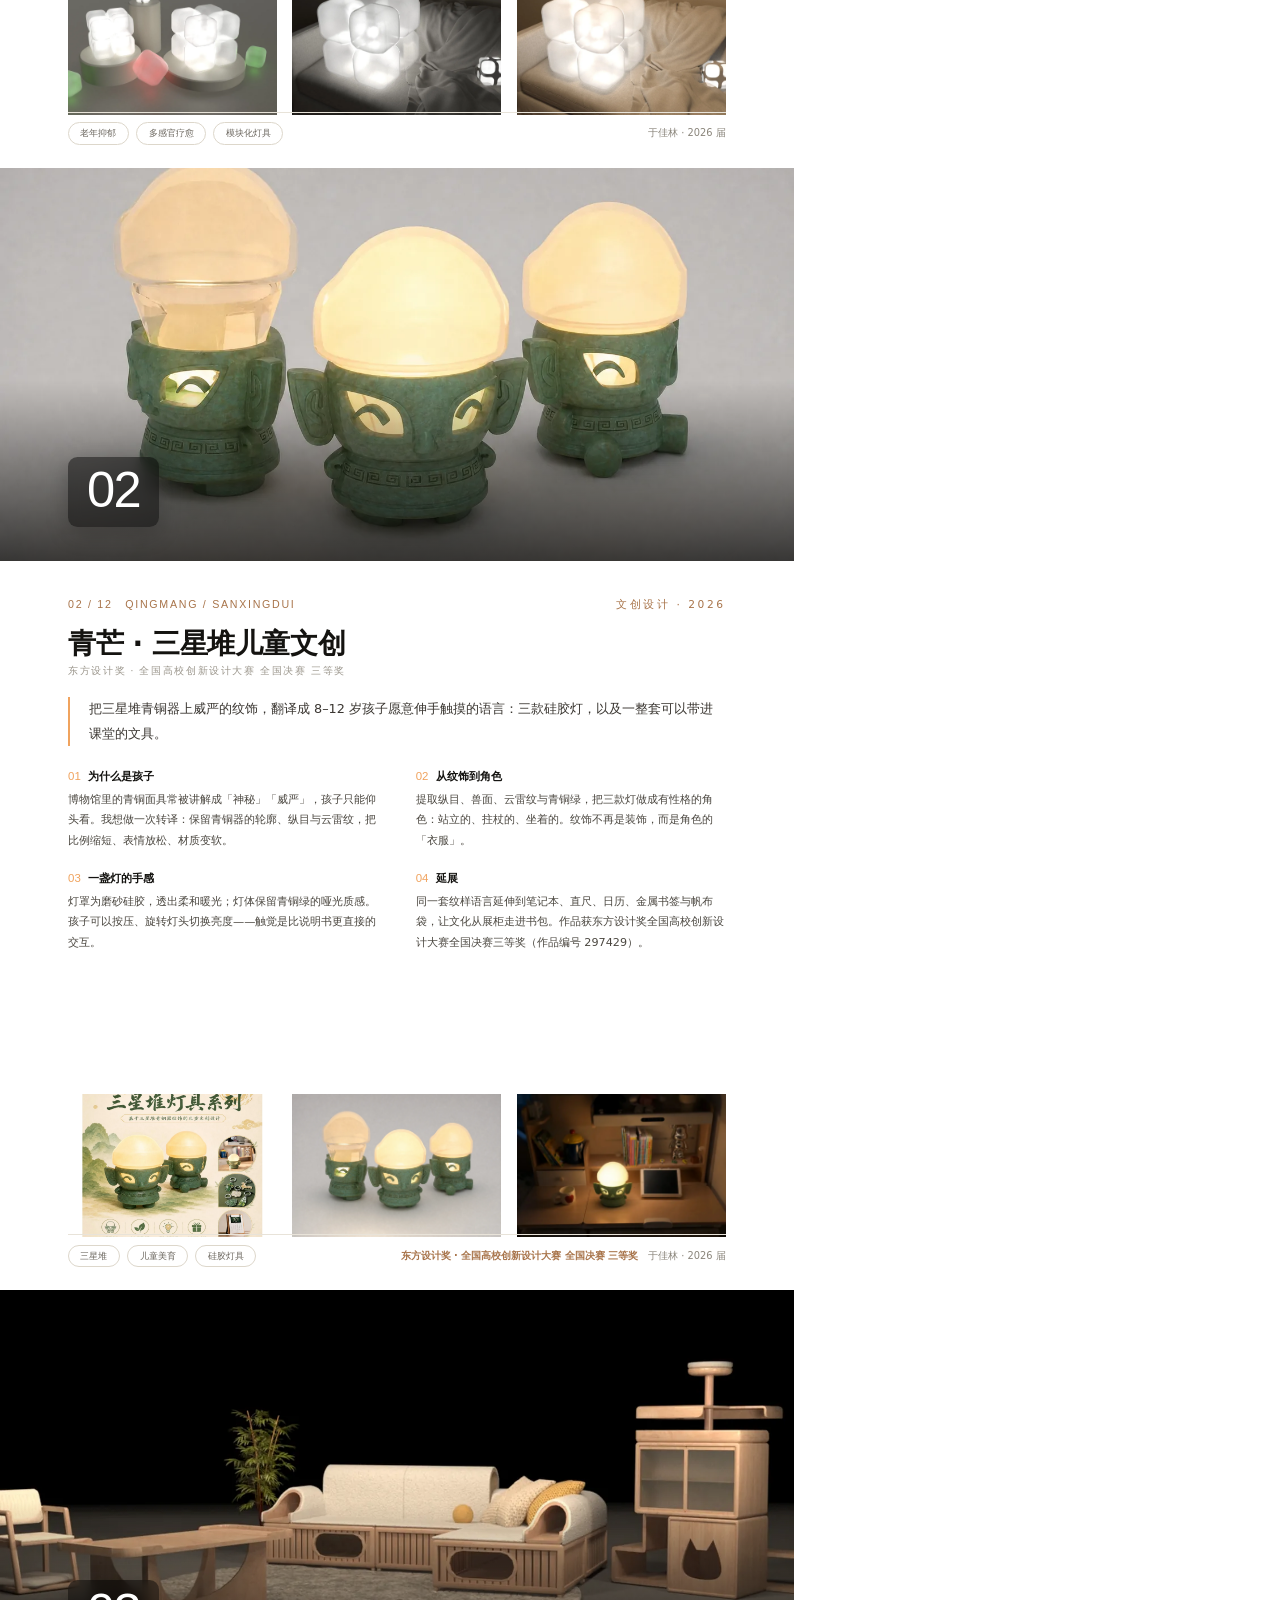
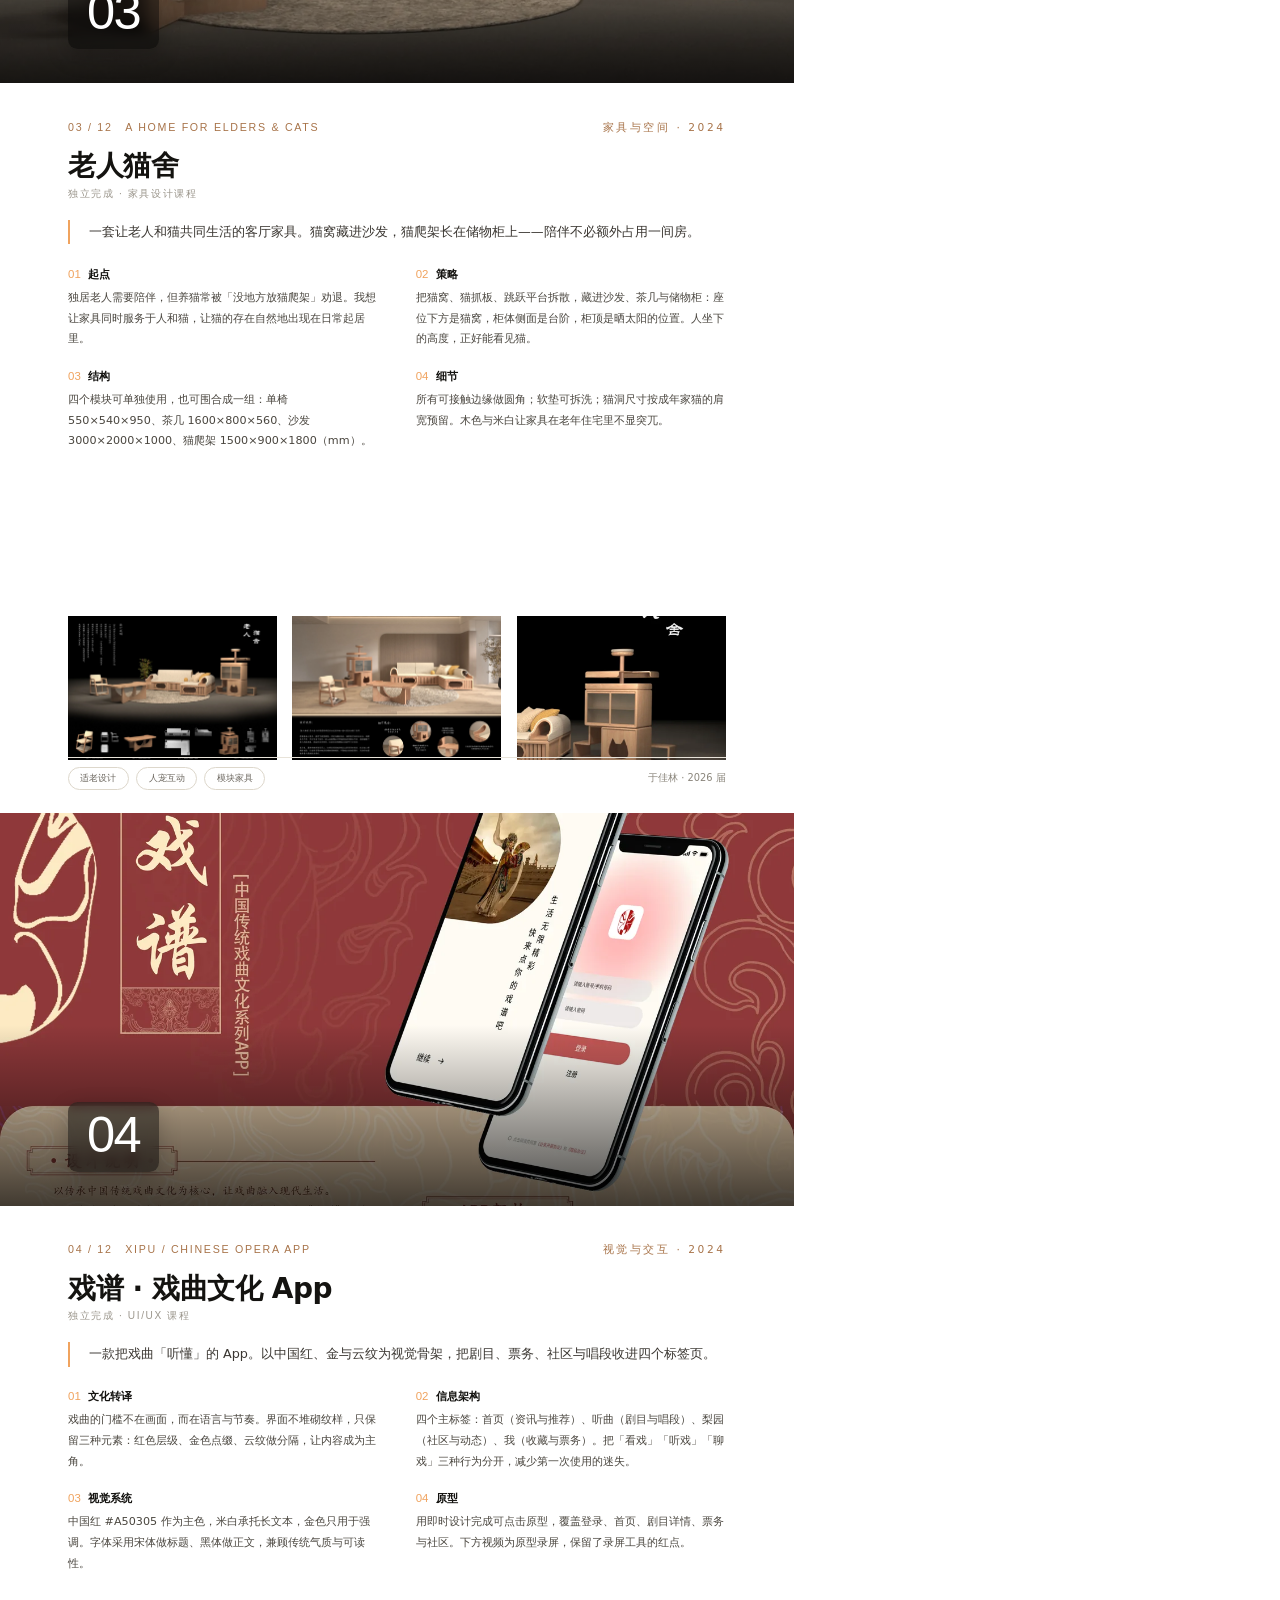
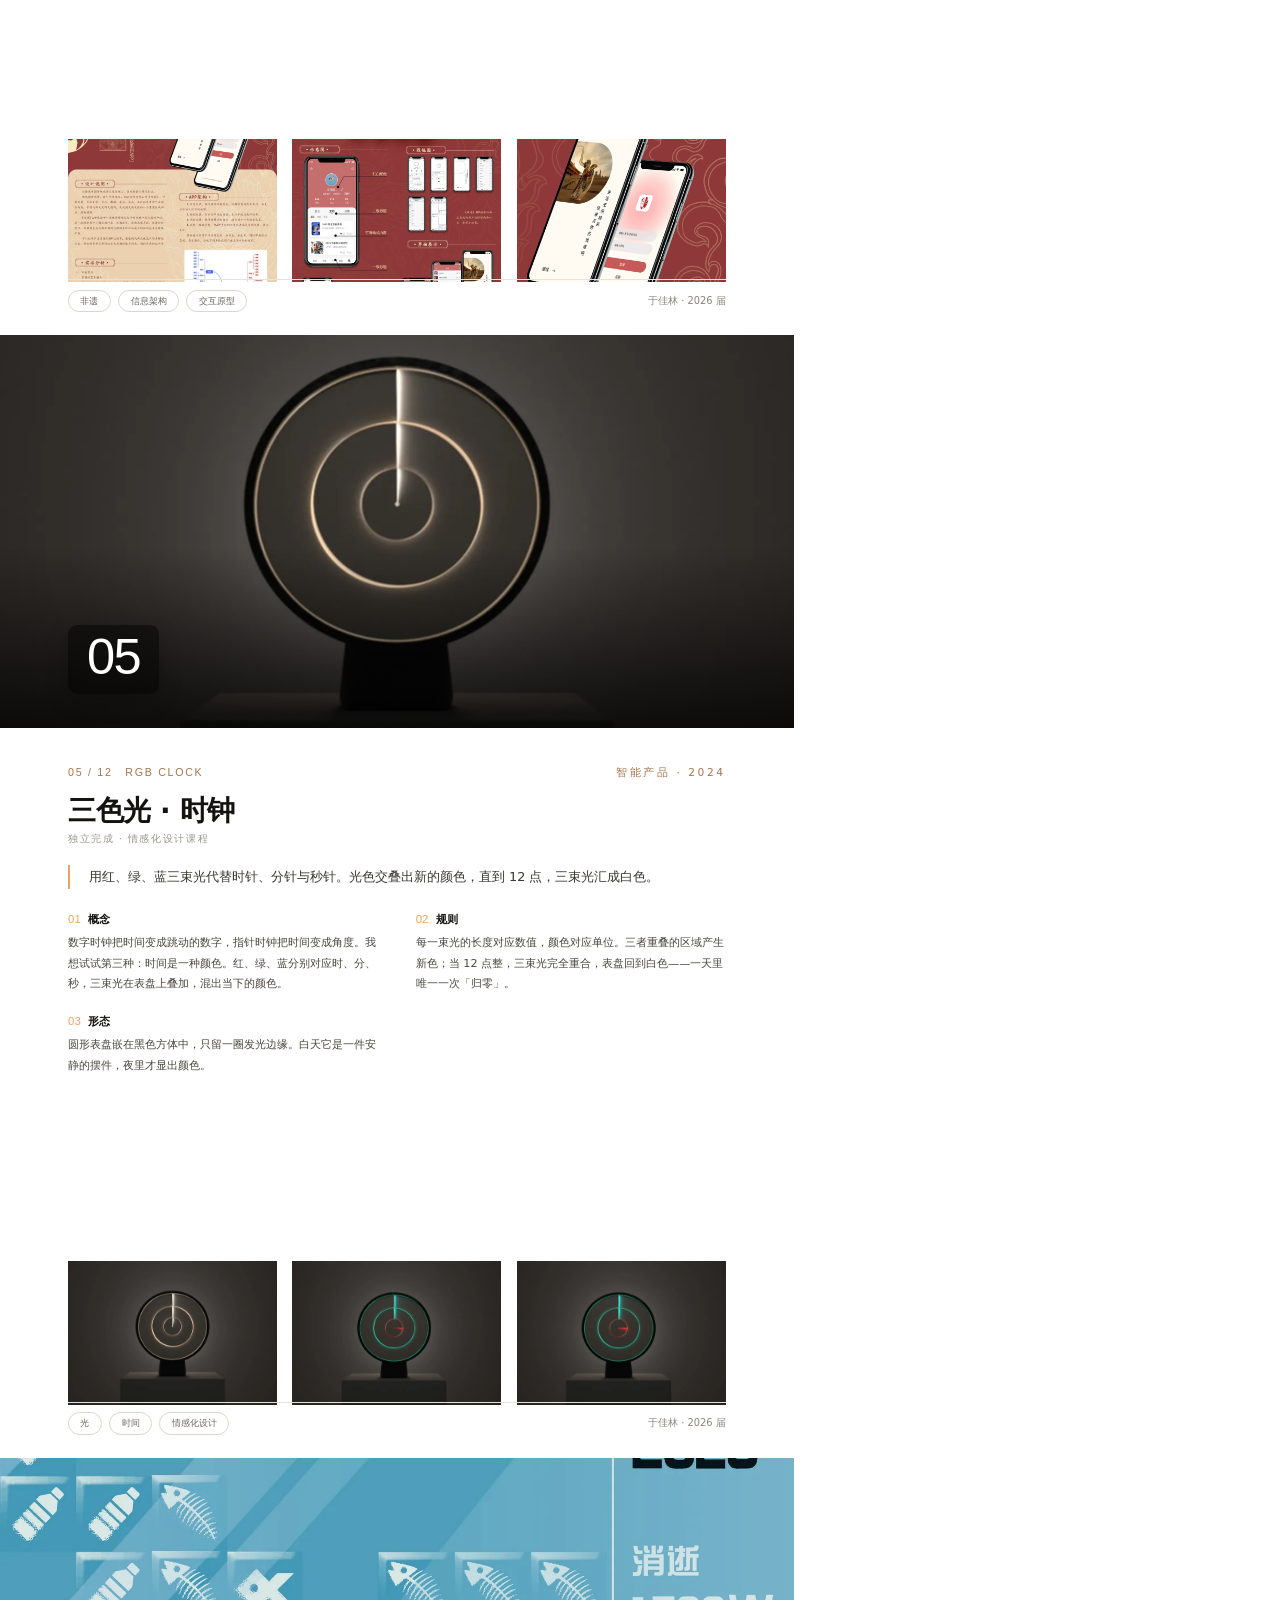
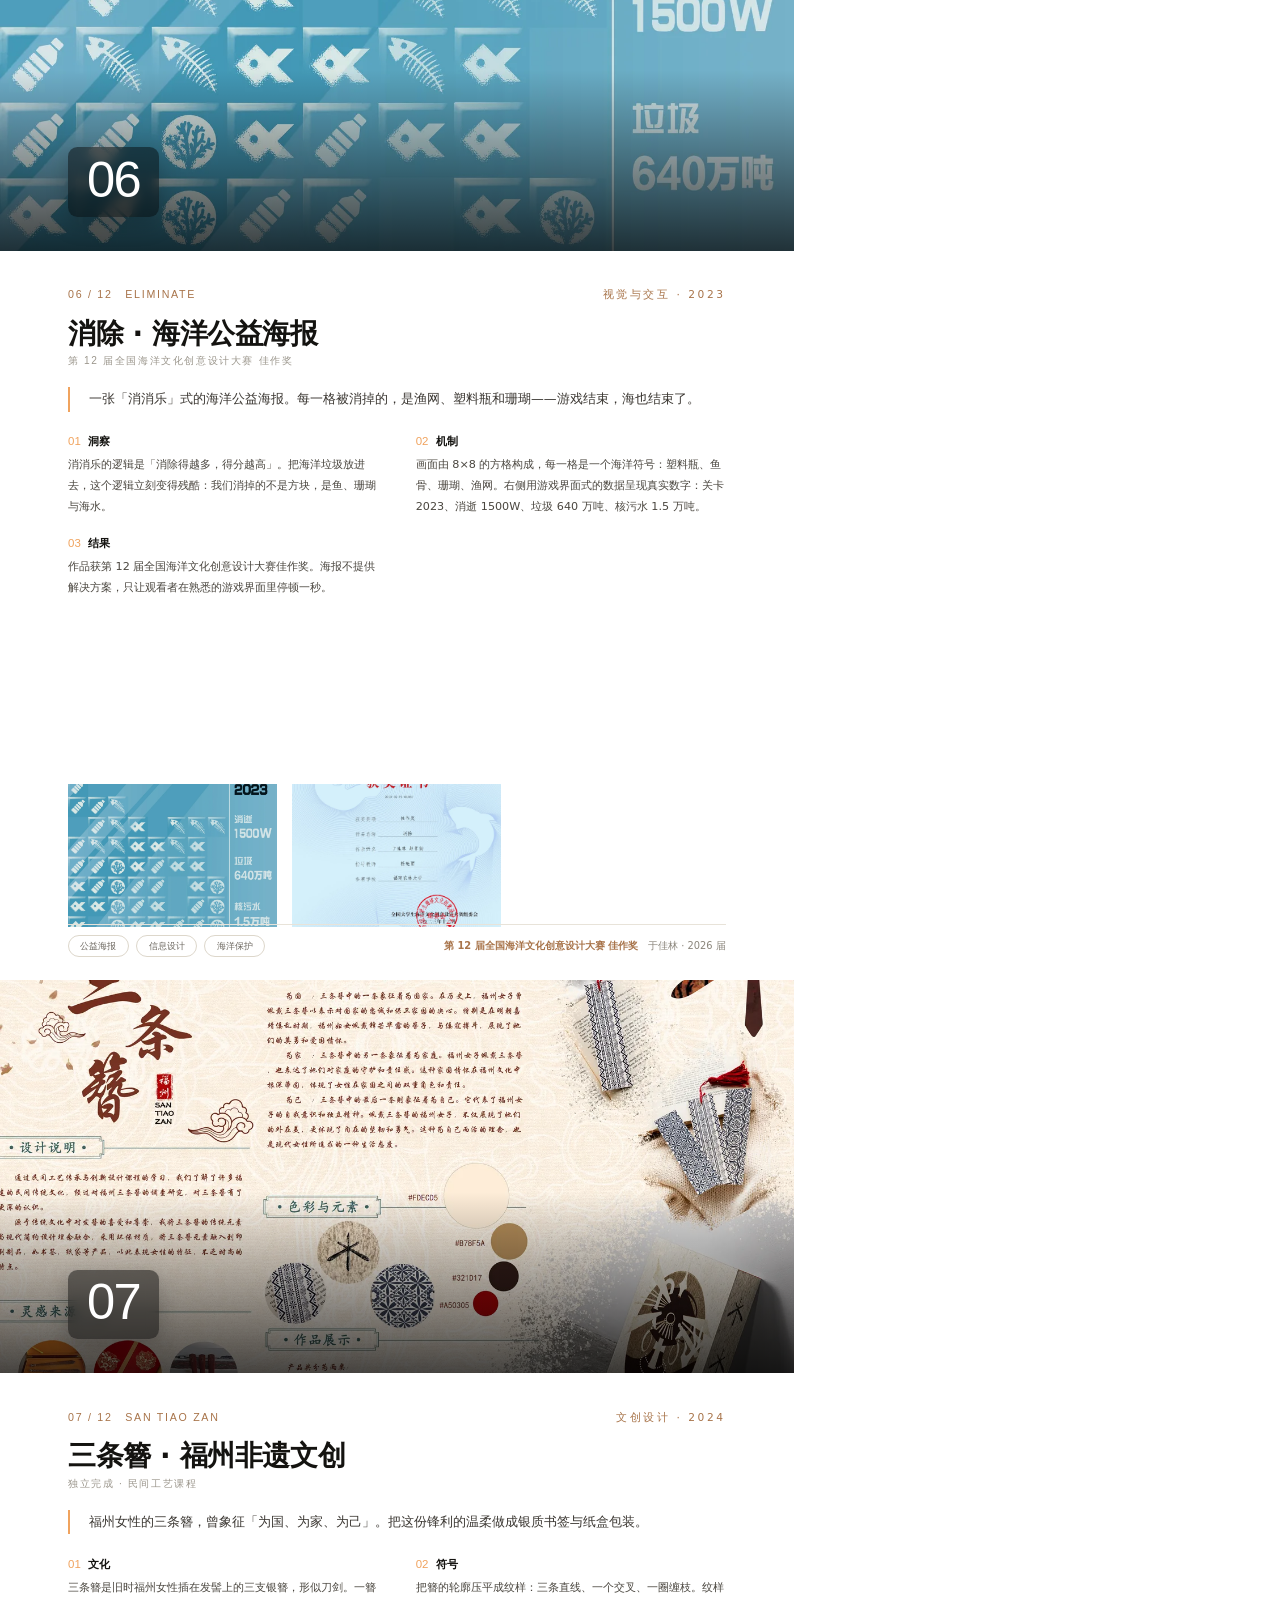
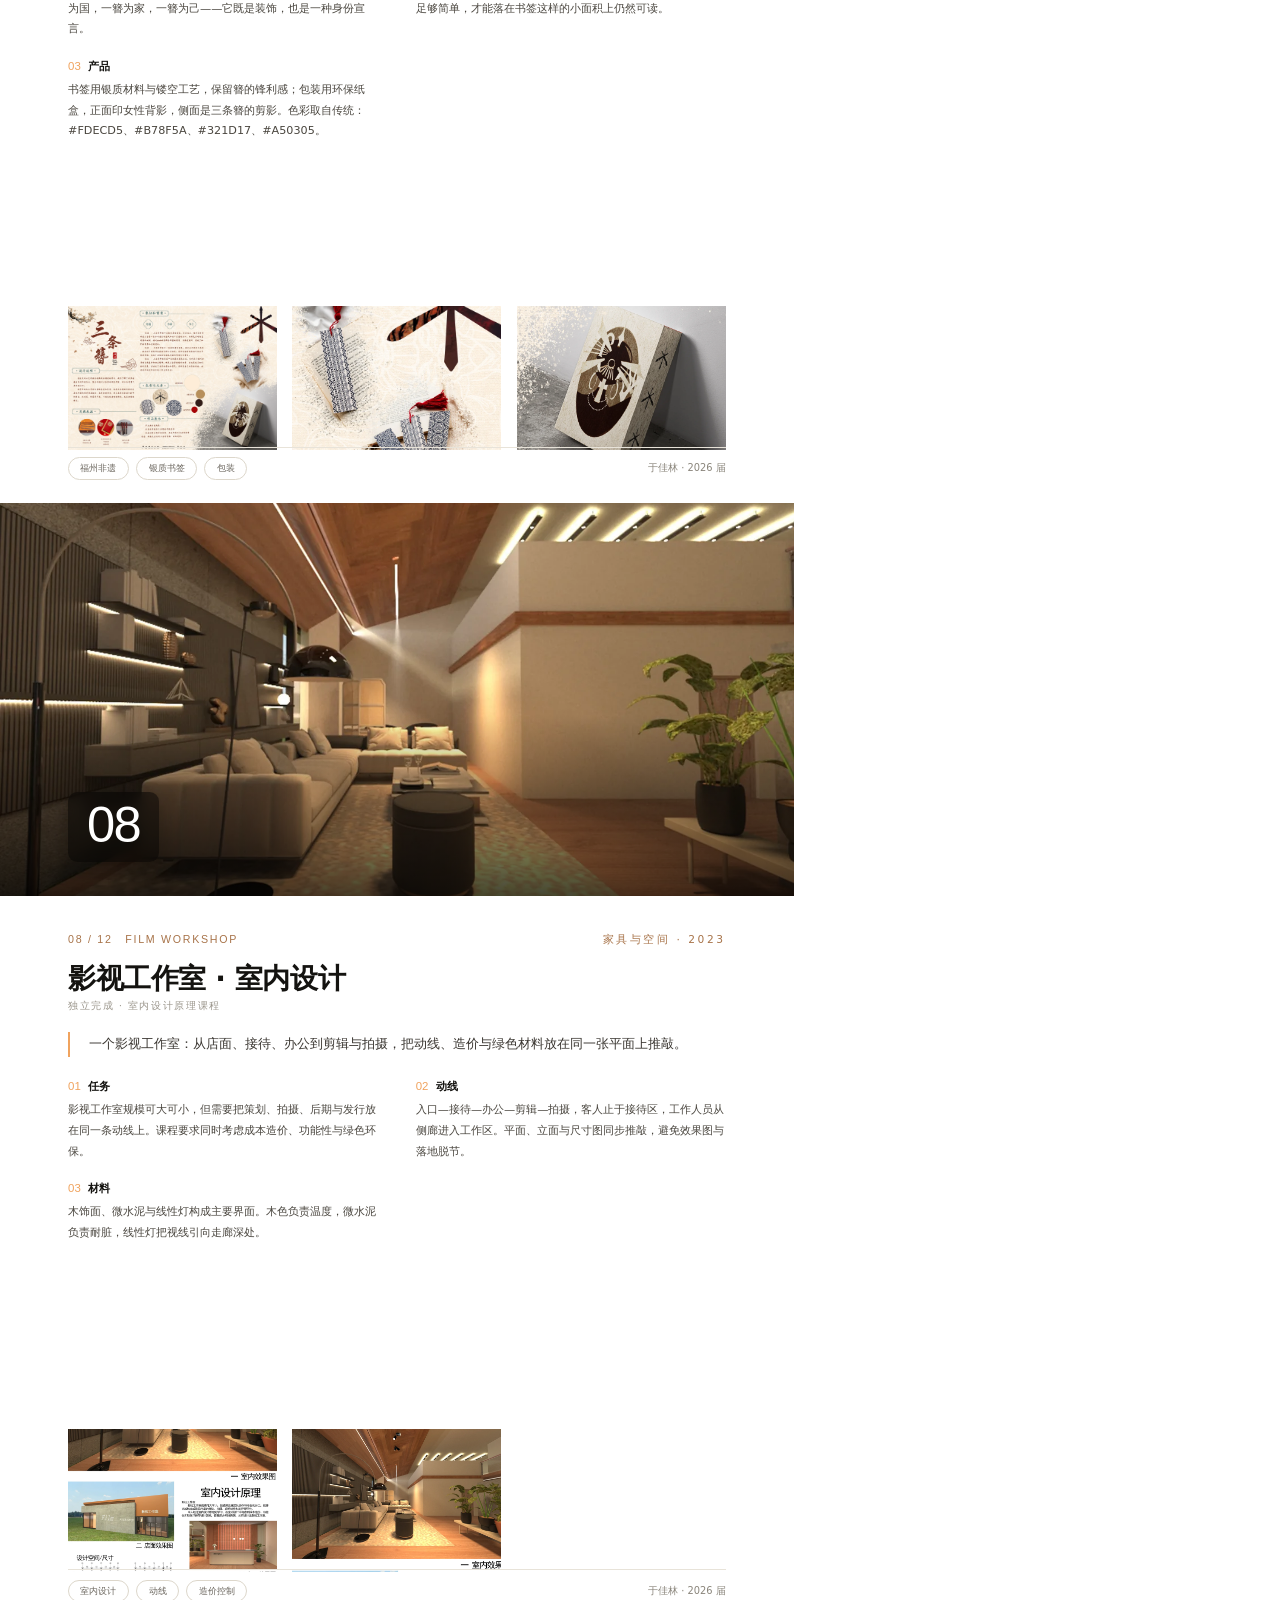
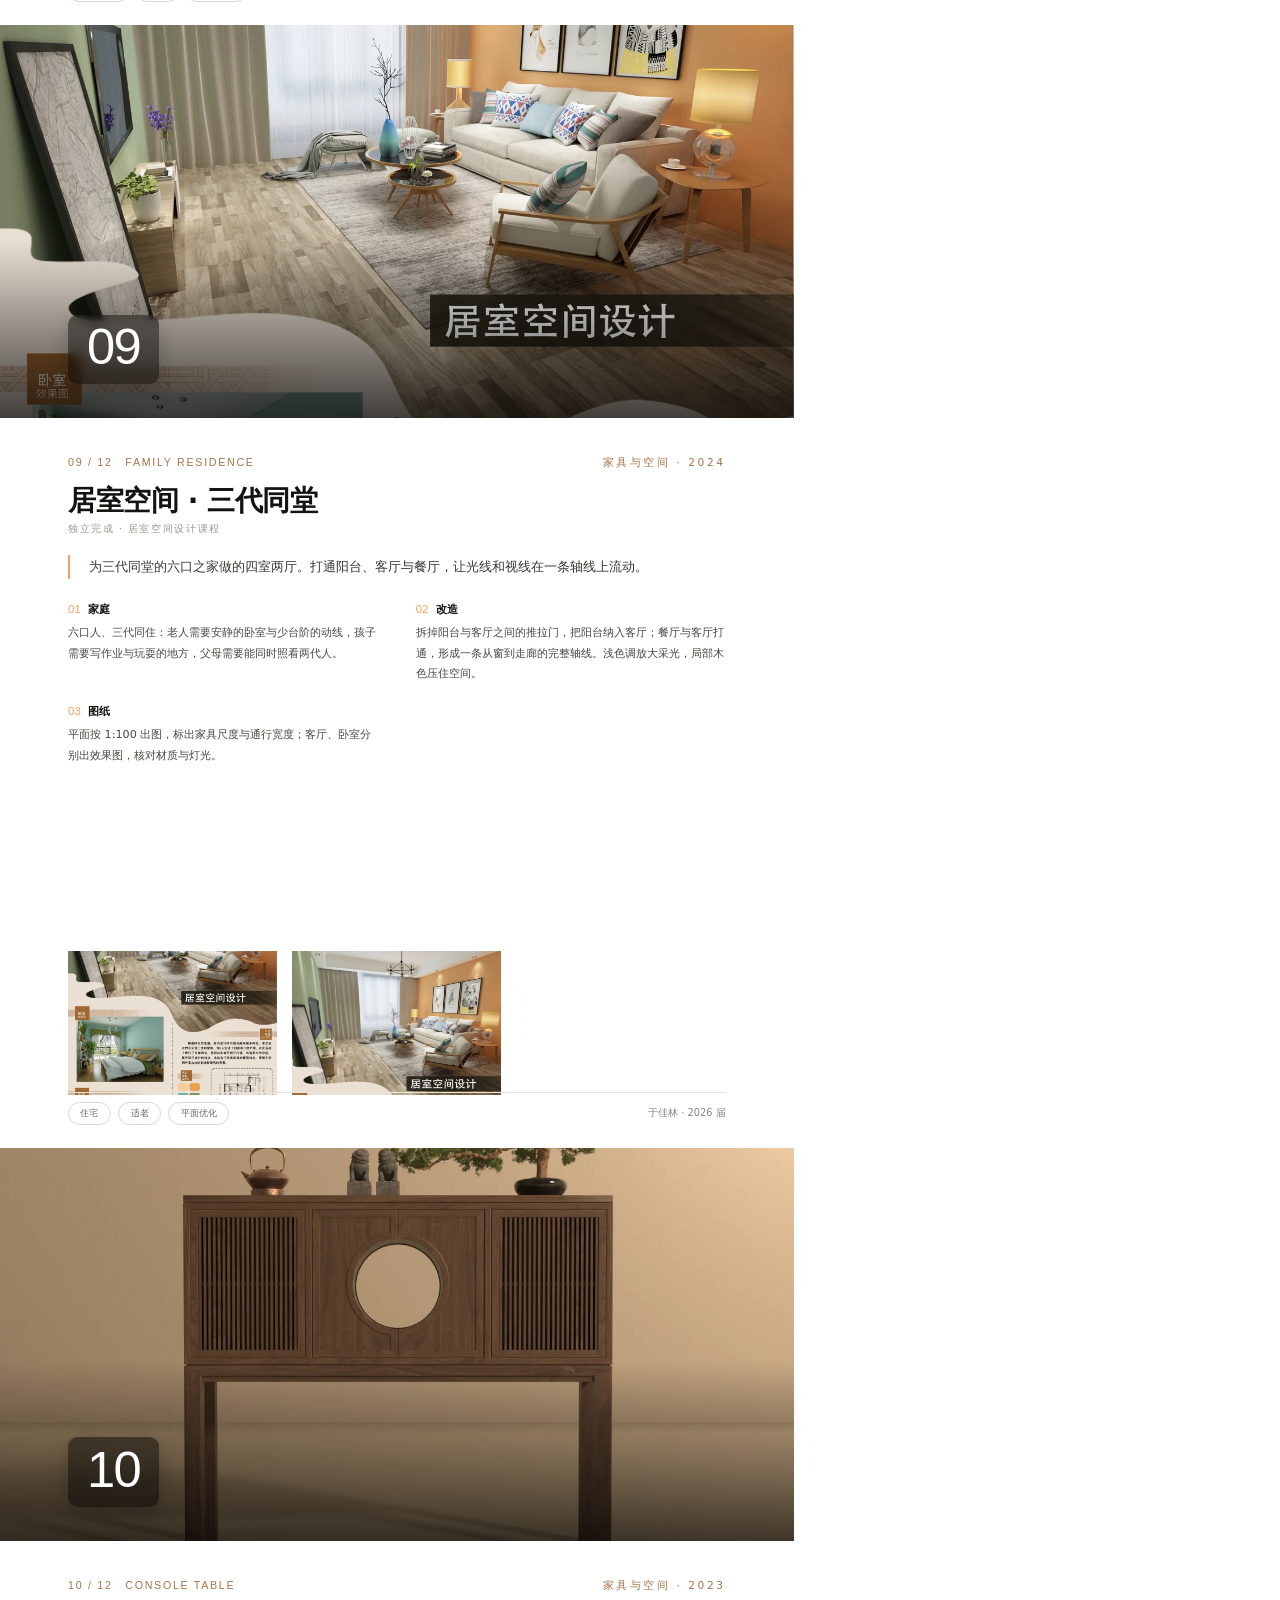
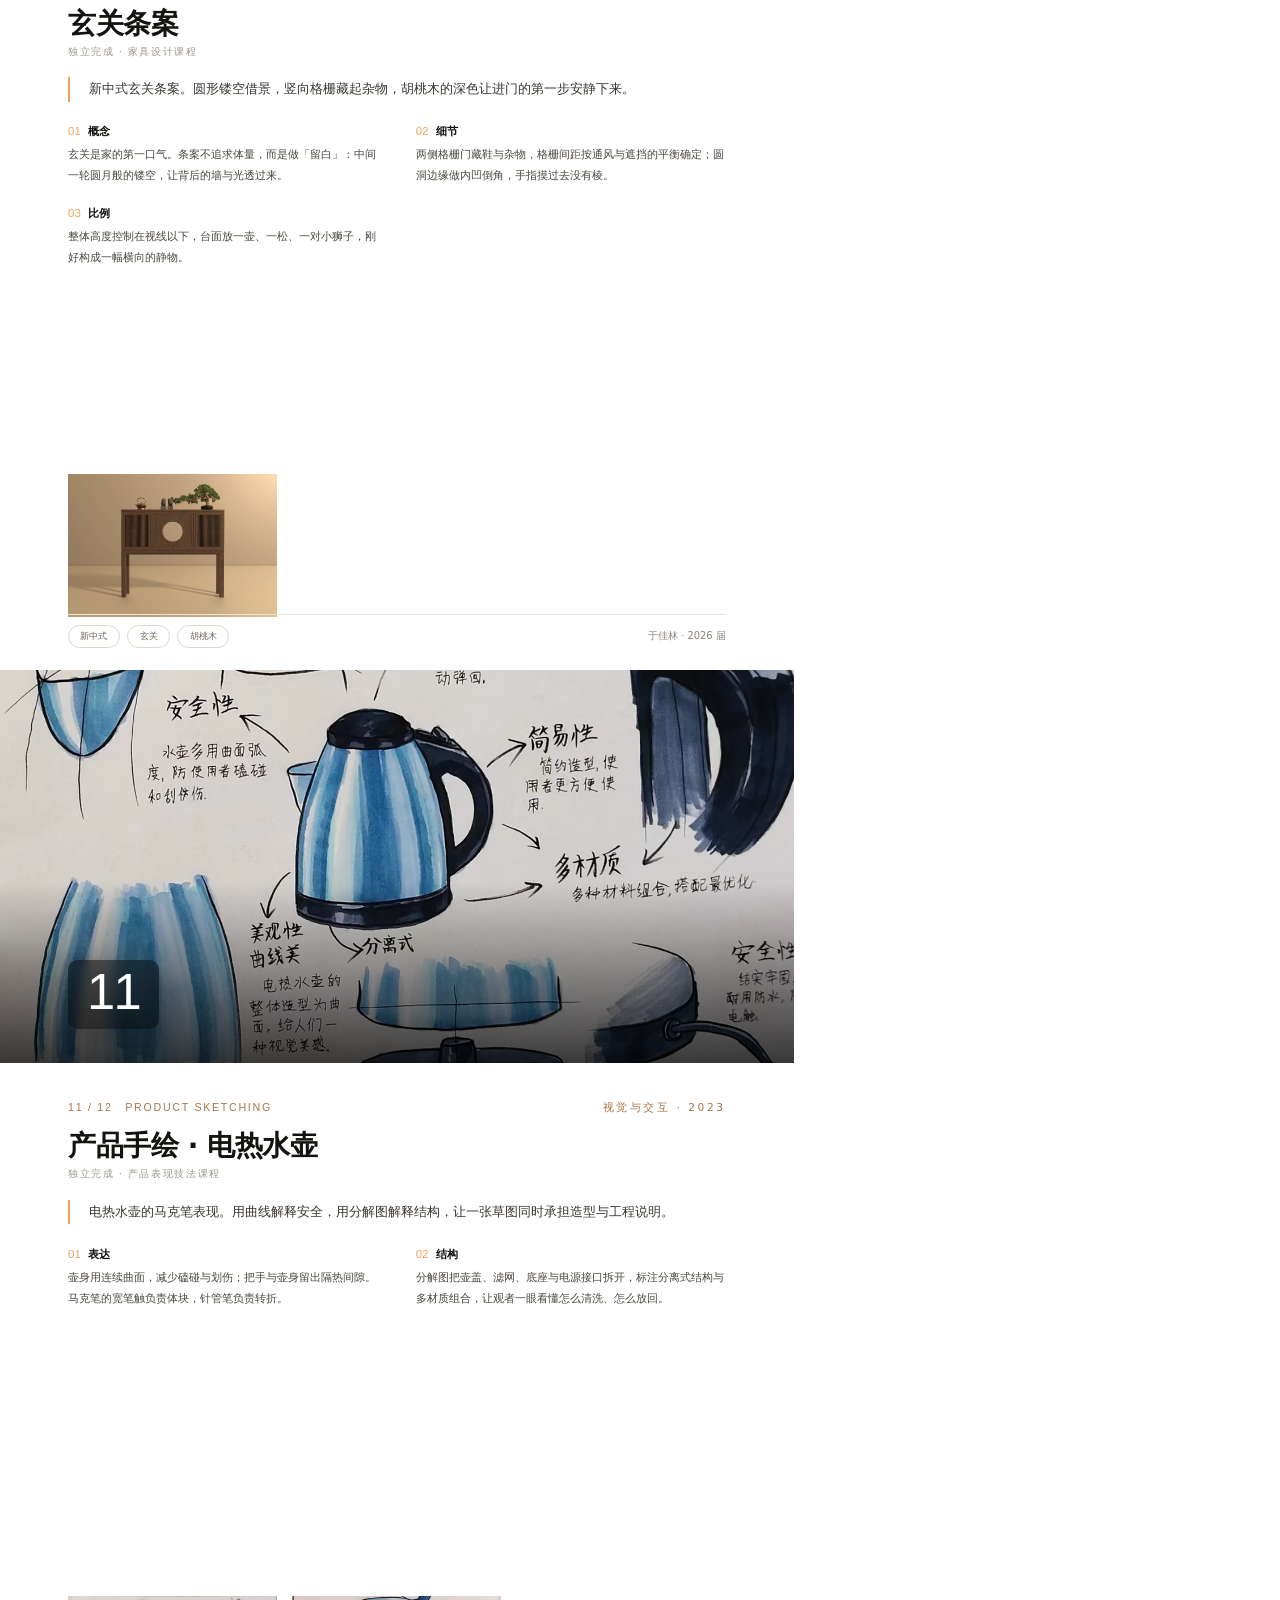
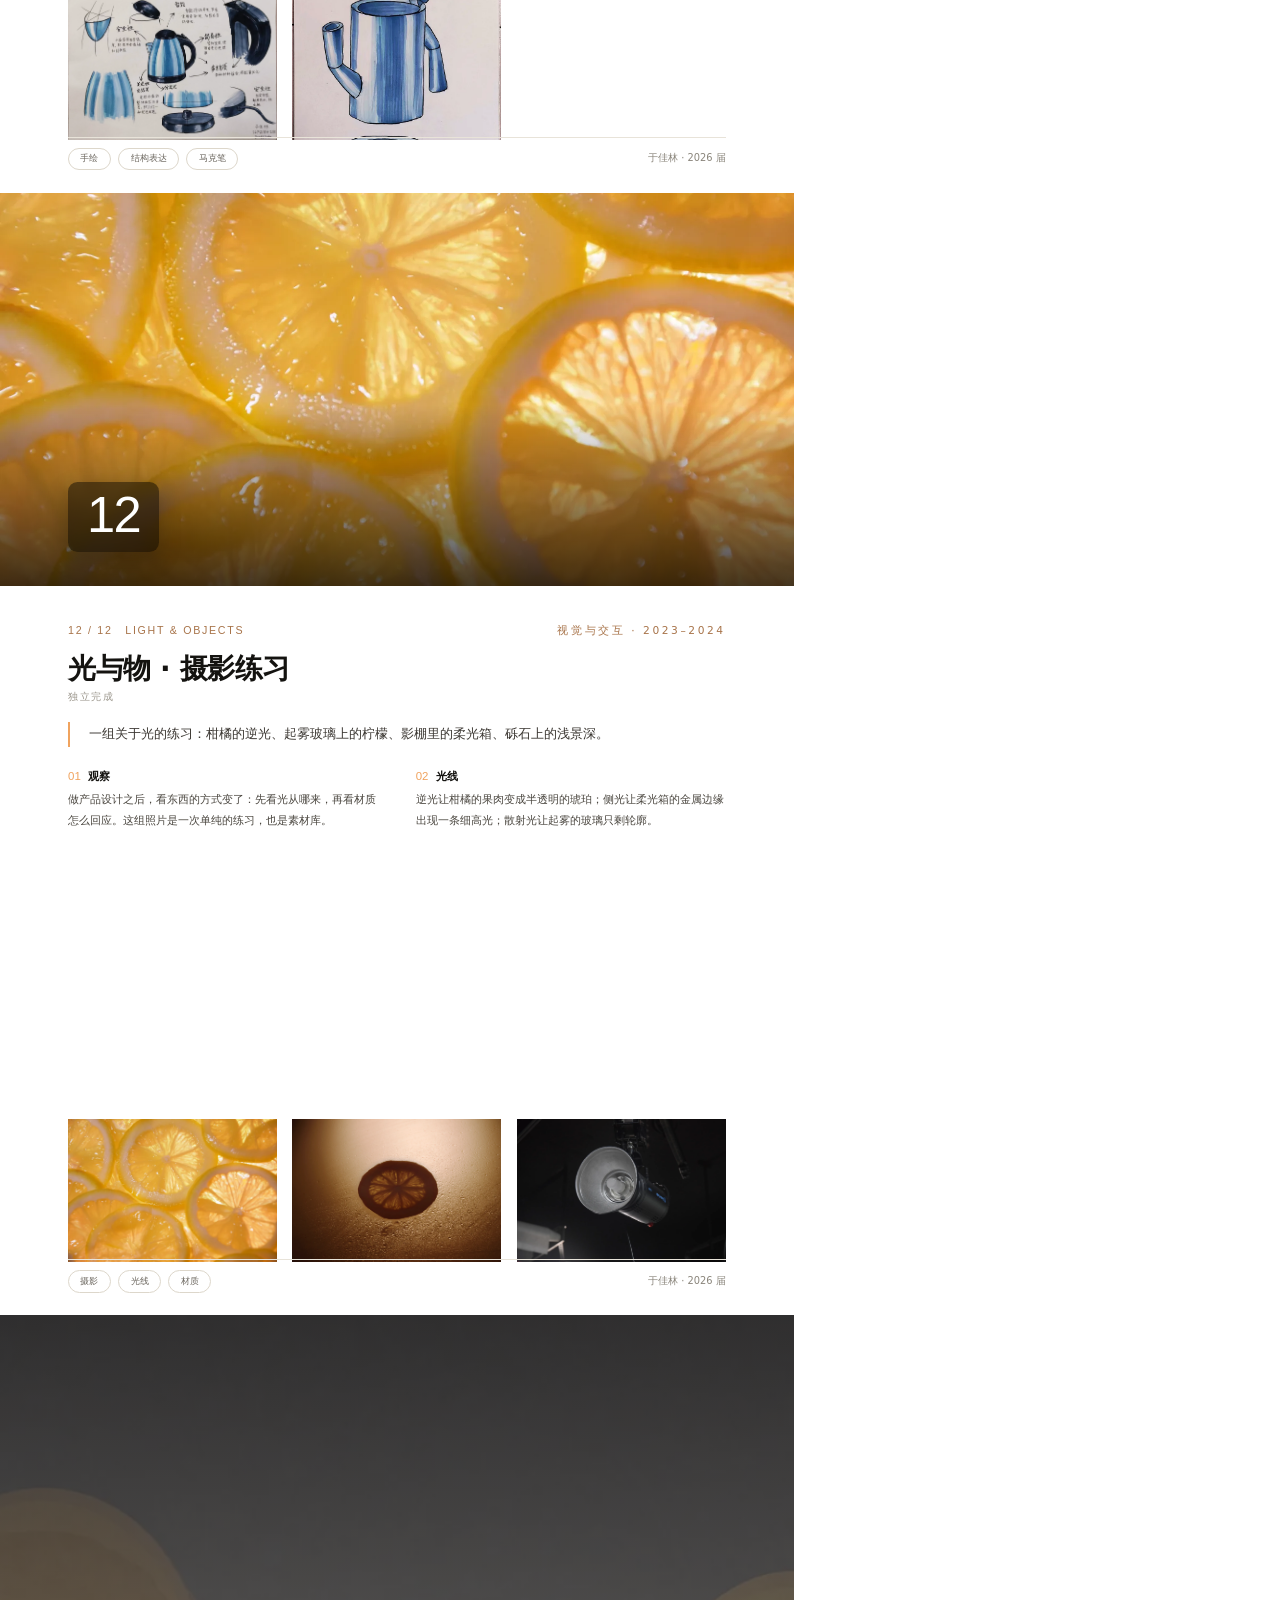
==== commit 67309a4c: "mask contact info on site (anti-scrape), keep PDF real" ====
--- a/print.html
+++ b/print.html
@@ -70,8 +70,10 @@
 <body>
 <div id="app"></div>
 <script src="assets/js/data.js"></script>
+<script src="assets/js/contact.local.js"></script>
 <script>
 (function(){
+  var PC = window.PRINT_CONTACT || PROFILE;   // 本地有 contact.local.js 时用真实联系方式
   var app = document.getElementById("app");
   var cover = WORKS[0], hero = WORKS[1];
   var h = "";
@@ -84,7 +86,7 @@
     + '<h1>把光与文化，<br>做成日常里<em>愿意靠近</em>的东西。</h1>'
     + '<p class="sub">智能灯具 / 文化创意 / 家具与空间 / 视觉与交互 —— 12 件作品。<br>'
     + PROFILE.school + ' · ' + PROFILE.major + ' · ' + PROFILE.classOf + '</p>'
-    + '<p class="sub" style="margin-top:2mm;color:#a9a49b">' + PROFILE.email + '　·　' + PROFILE.phone + '　·　' + PROFILE.city + '</p>'
+    + '<p class="sub" style="margin-top:2mm;color:#a9a49b">' + PC.email + '　·　' + PC.phone + '　·　' + PROFILE.city + '</p>'
     + '</div>'
     + '<div class="foot"><span class="latin">SELECTED WORKS 2021—2026</span><span class="latin">' + WORKS.length + ' PROJECTS</span></div>'
     + '</section>';
@@ -110,8 +112,8 @@
     + '<div><dt>专业</dt><dd>' + PROFILE.major + ' · ' + PROFILE.classOf + '</dd></div>'
     + '<div><dt>绩点</dt><dd>' + PROFILE.gpa + '</dd></div>'
     + '<div><dt>所在地</dt><dd>' + PROFILE.city + '</dd></div>'
-    + '<div><dt>邮箱</dt><dd>' + PROFILE.email + '</dd></div>'
-    + '<div><dt>电话</dt><dd>' + PROFILE.phone + '</dd></div>'
+    + '<div><dt>邮箱</dt><dd>' + PC.email + '</dd></div>'
+    + '<div><dt>电话</dt><dd>' + PC.phone + '</dd></div>'
     + '</div>'
     + '<div class="awards"><h3 class="latin">Awards</h3><ul style="margin:0;padding:0">'
     + '<li><span>2026</span>东方设计奖 · 全国高校创新设计大赛 全国决赛三等奖（独立）｜青芒</li>'
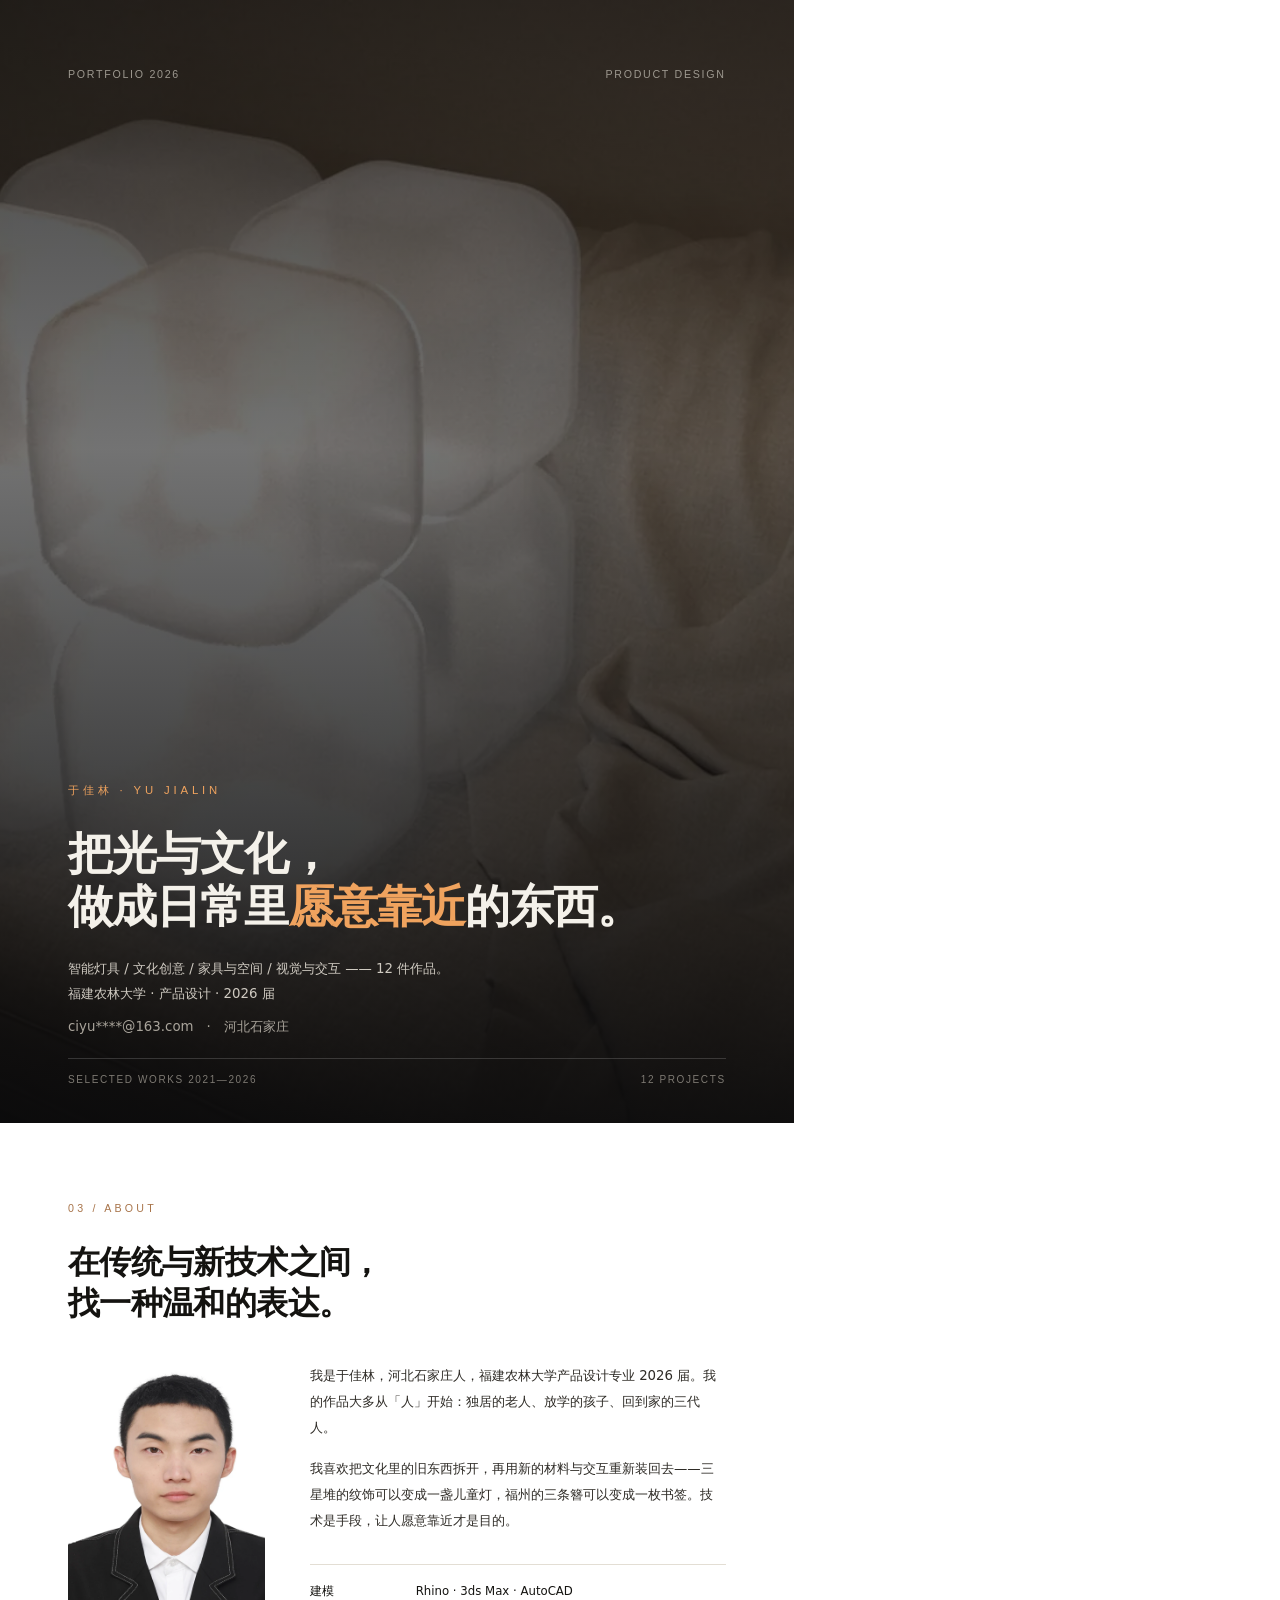
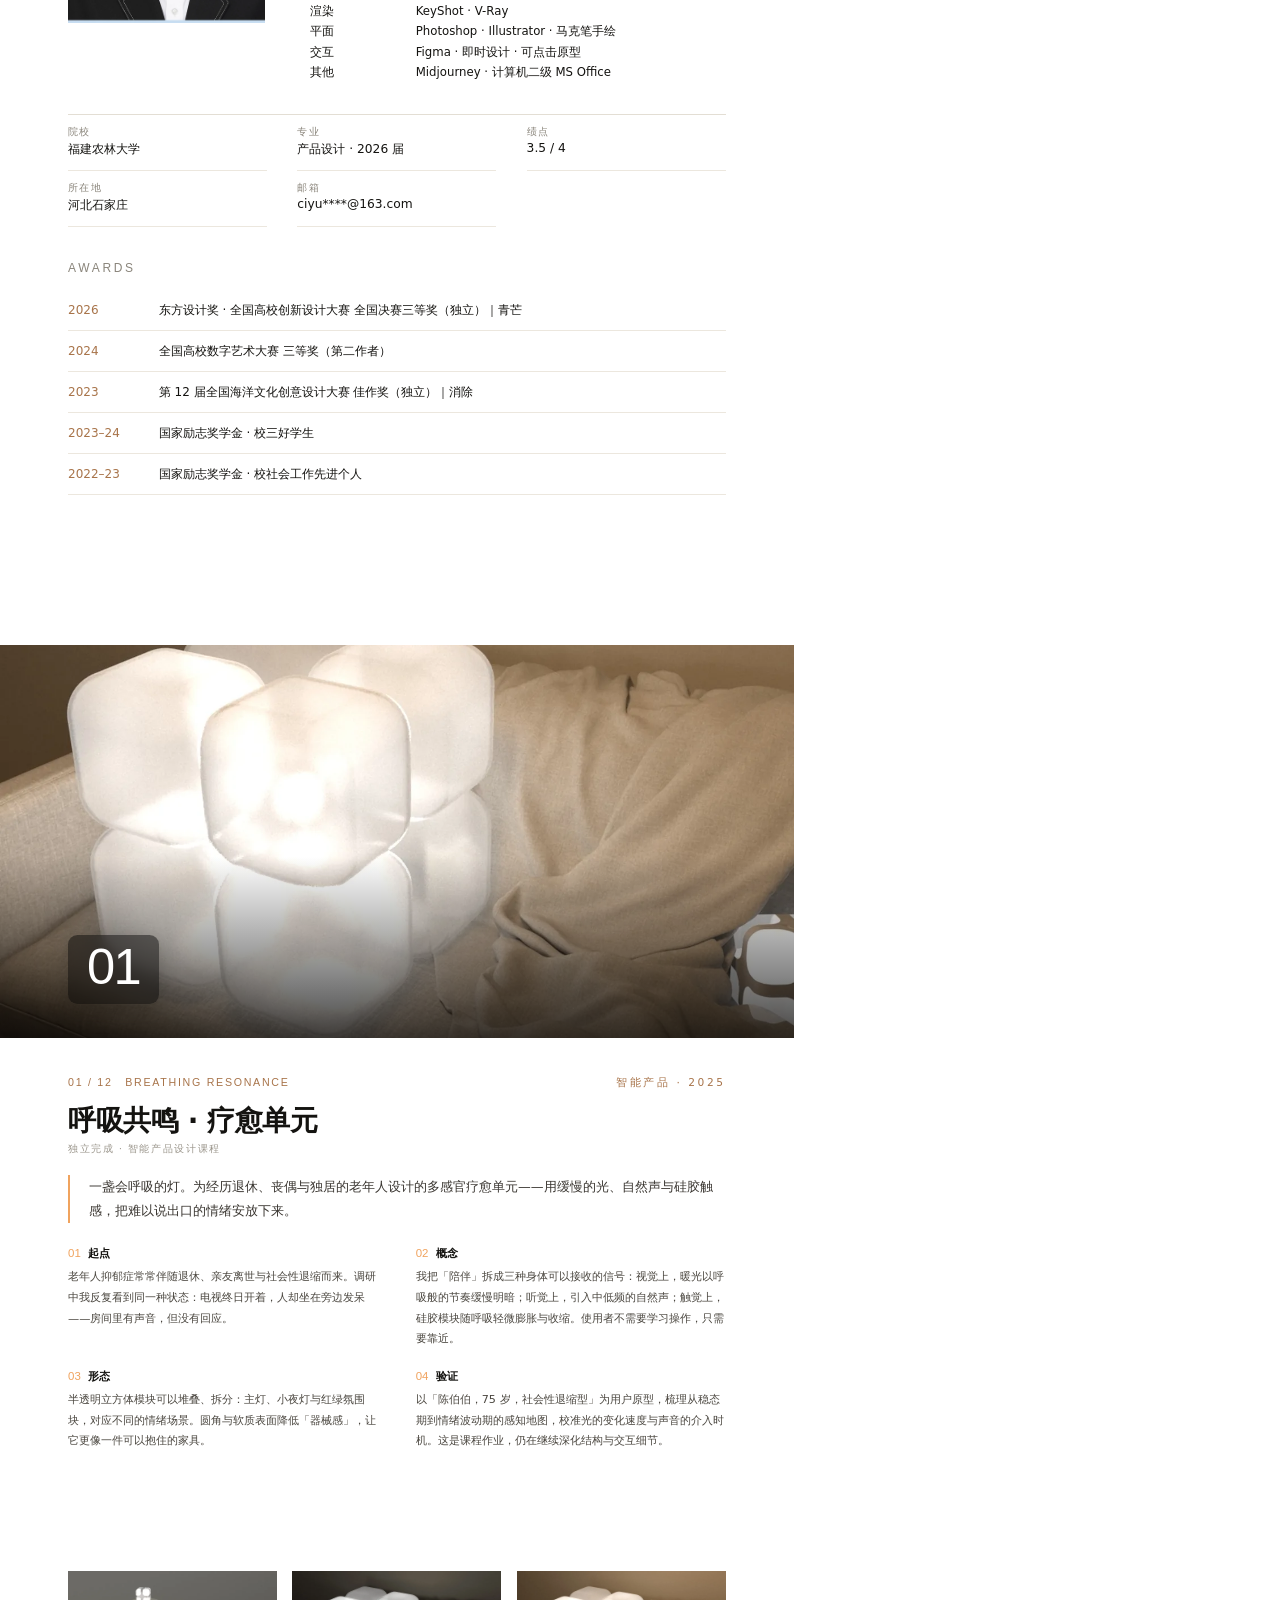
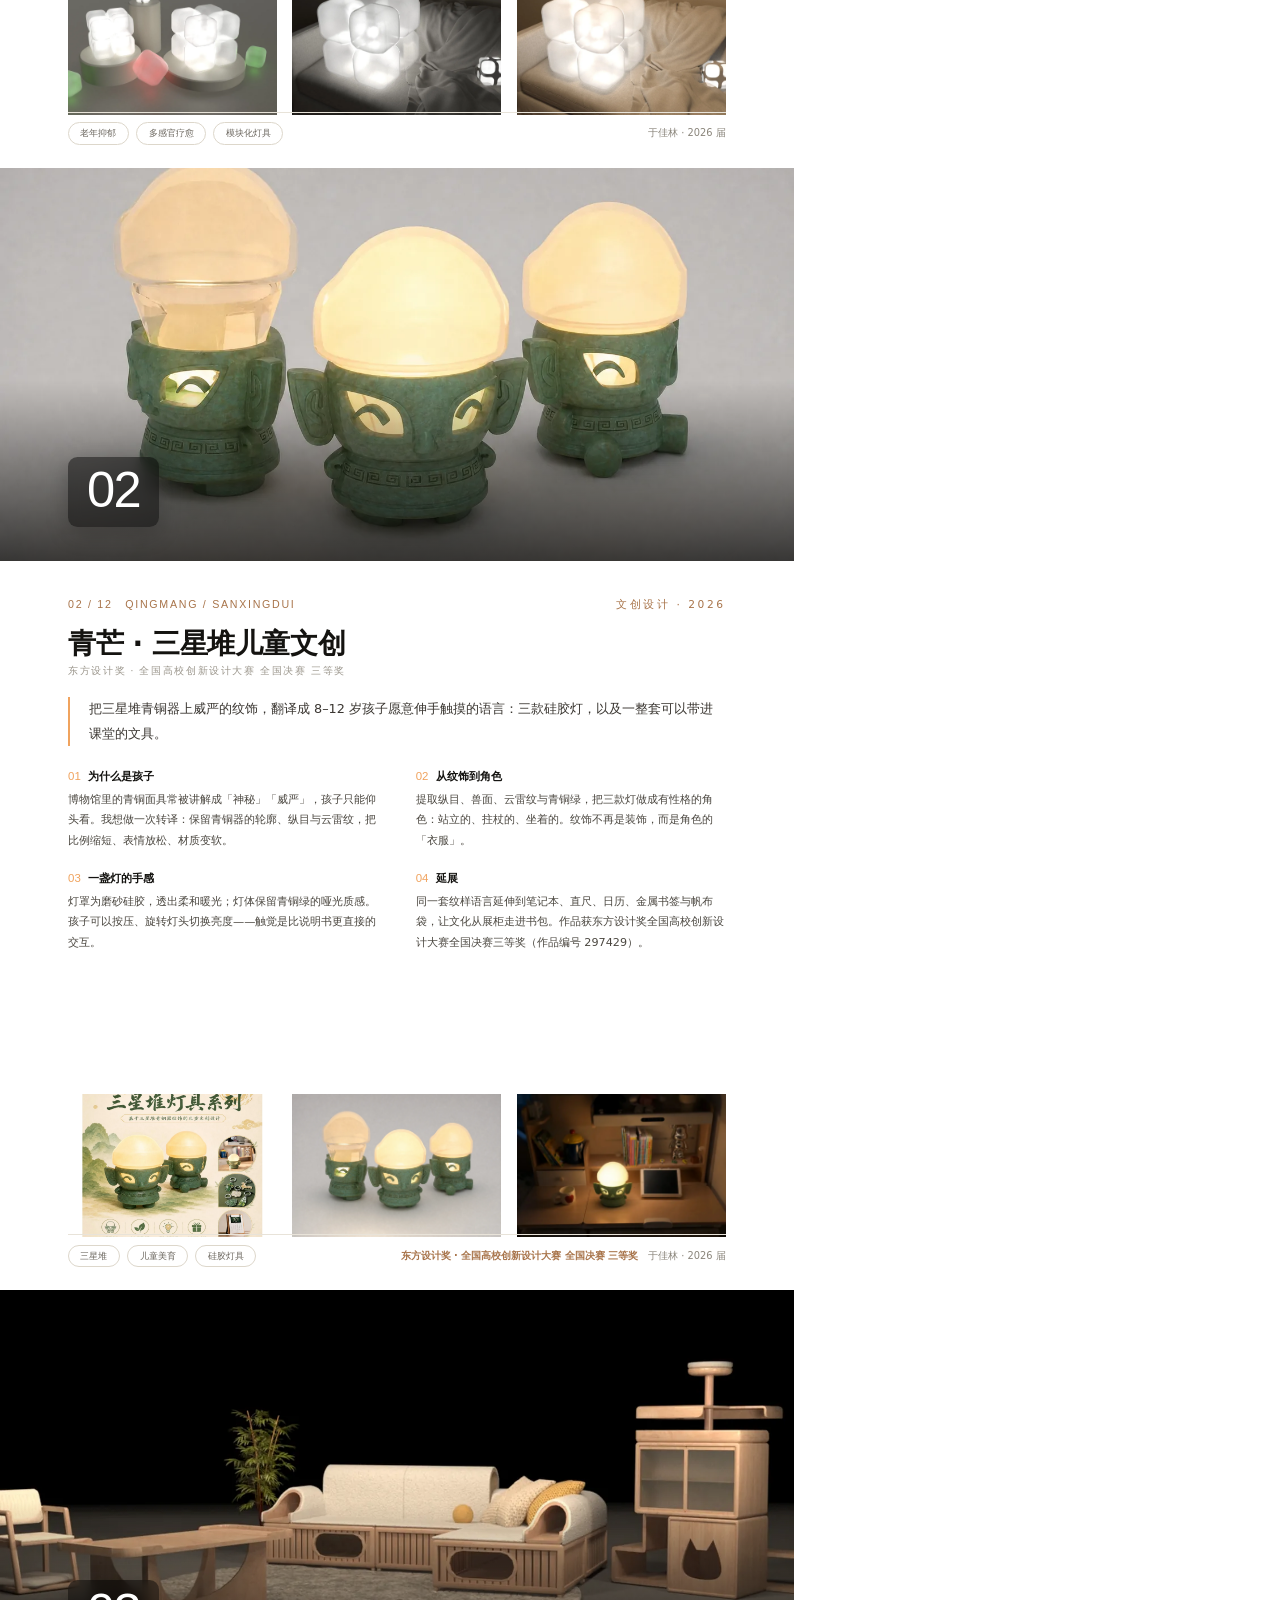
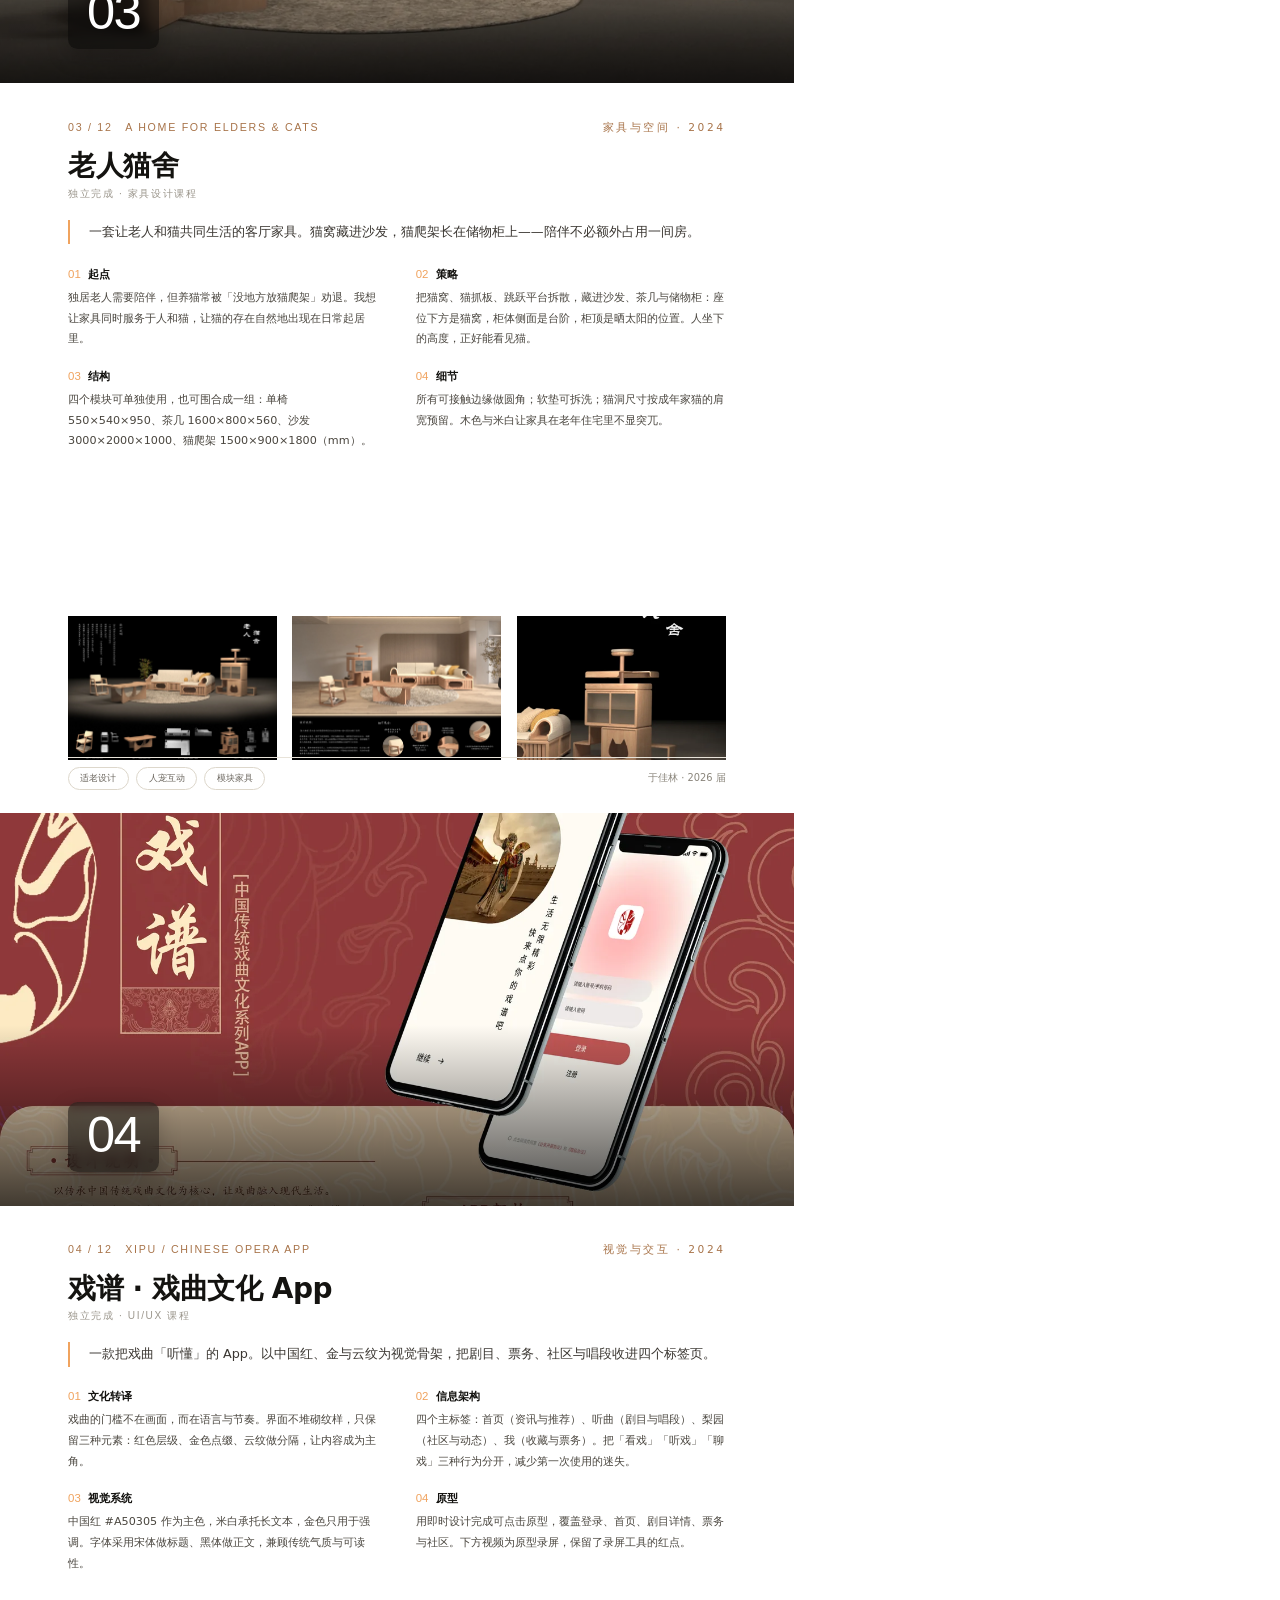
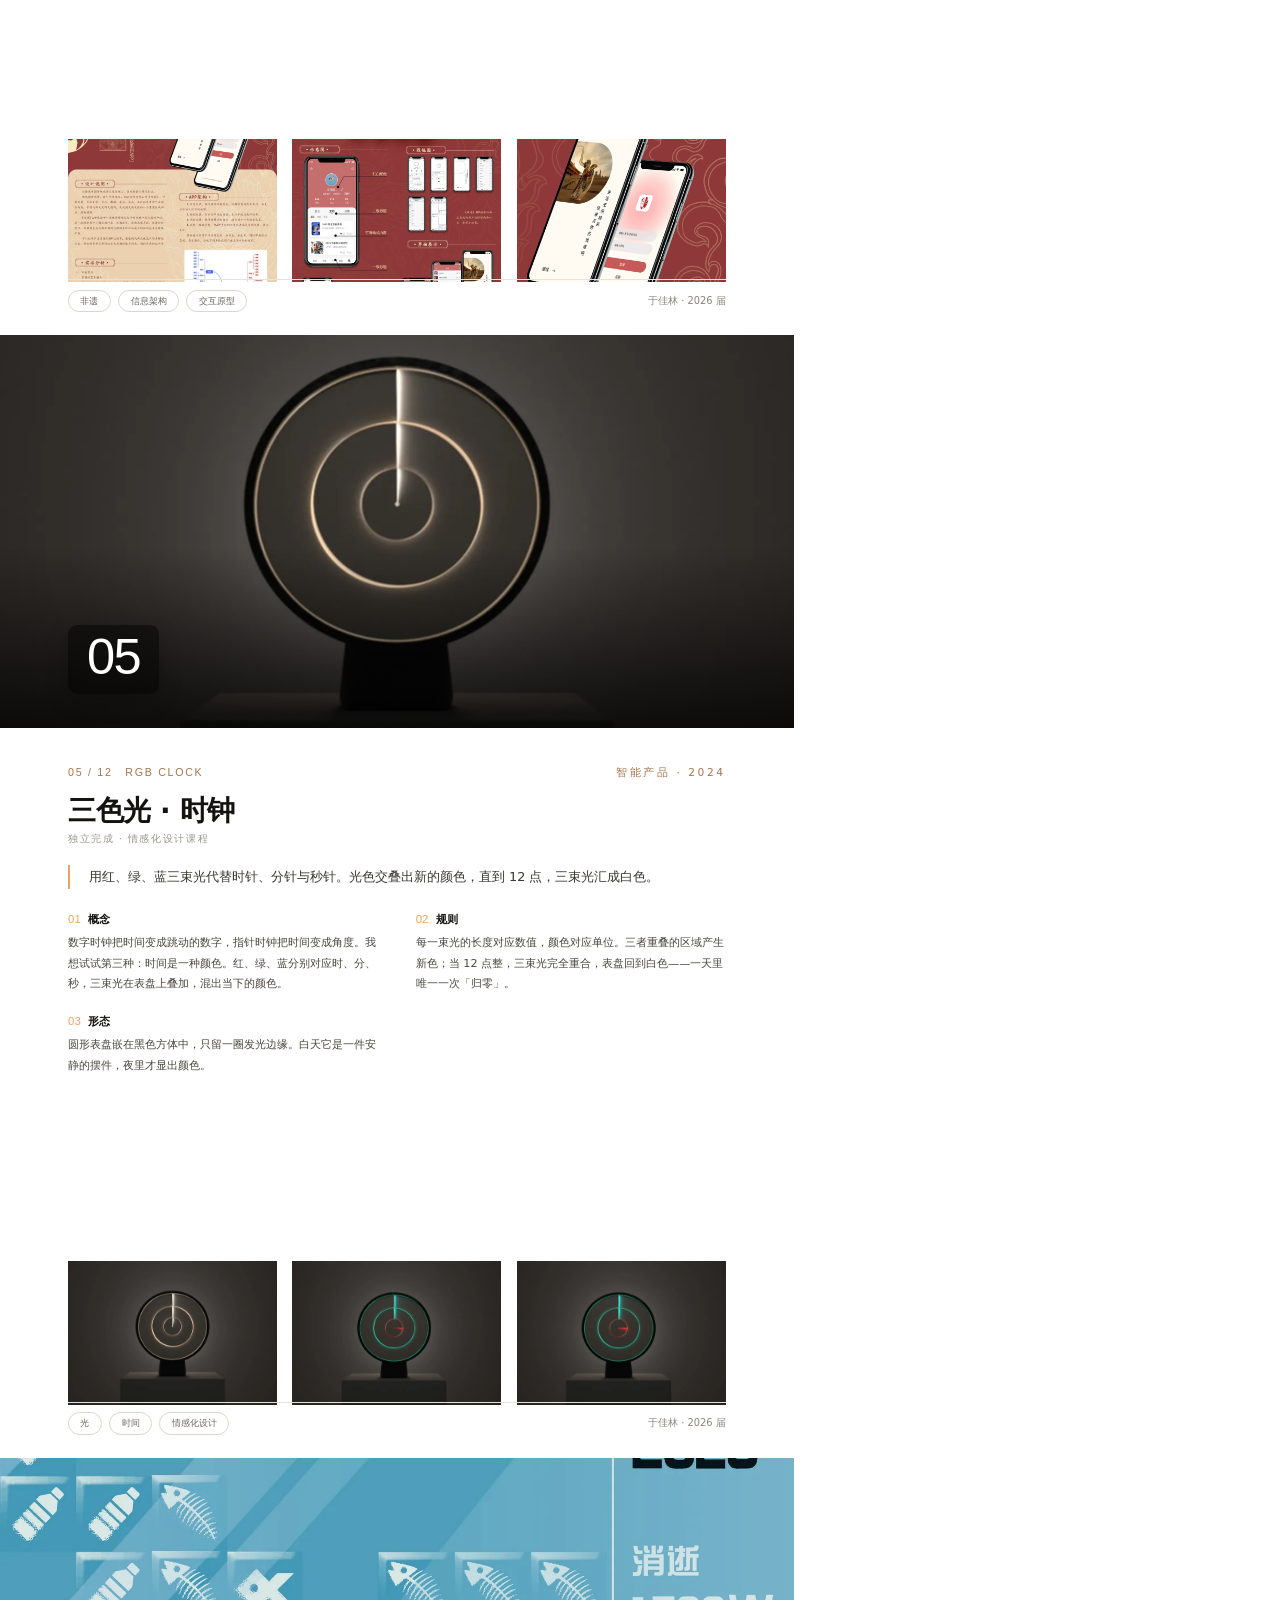
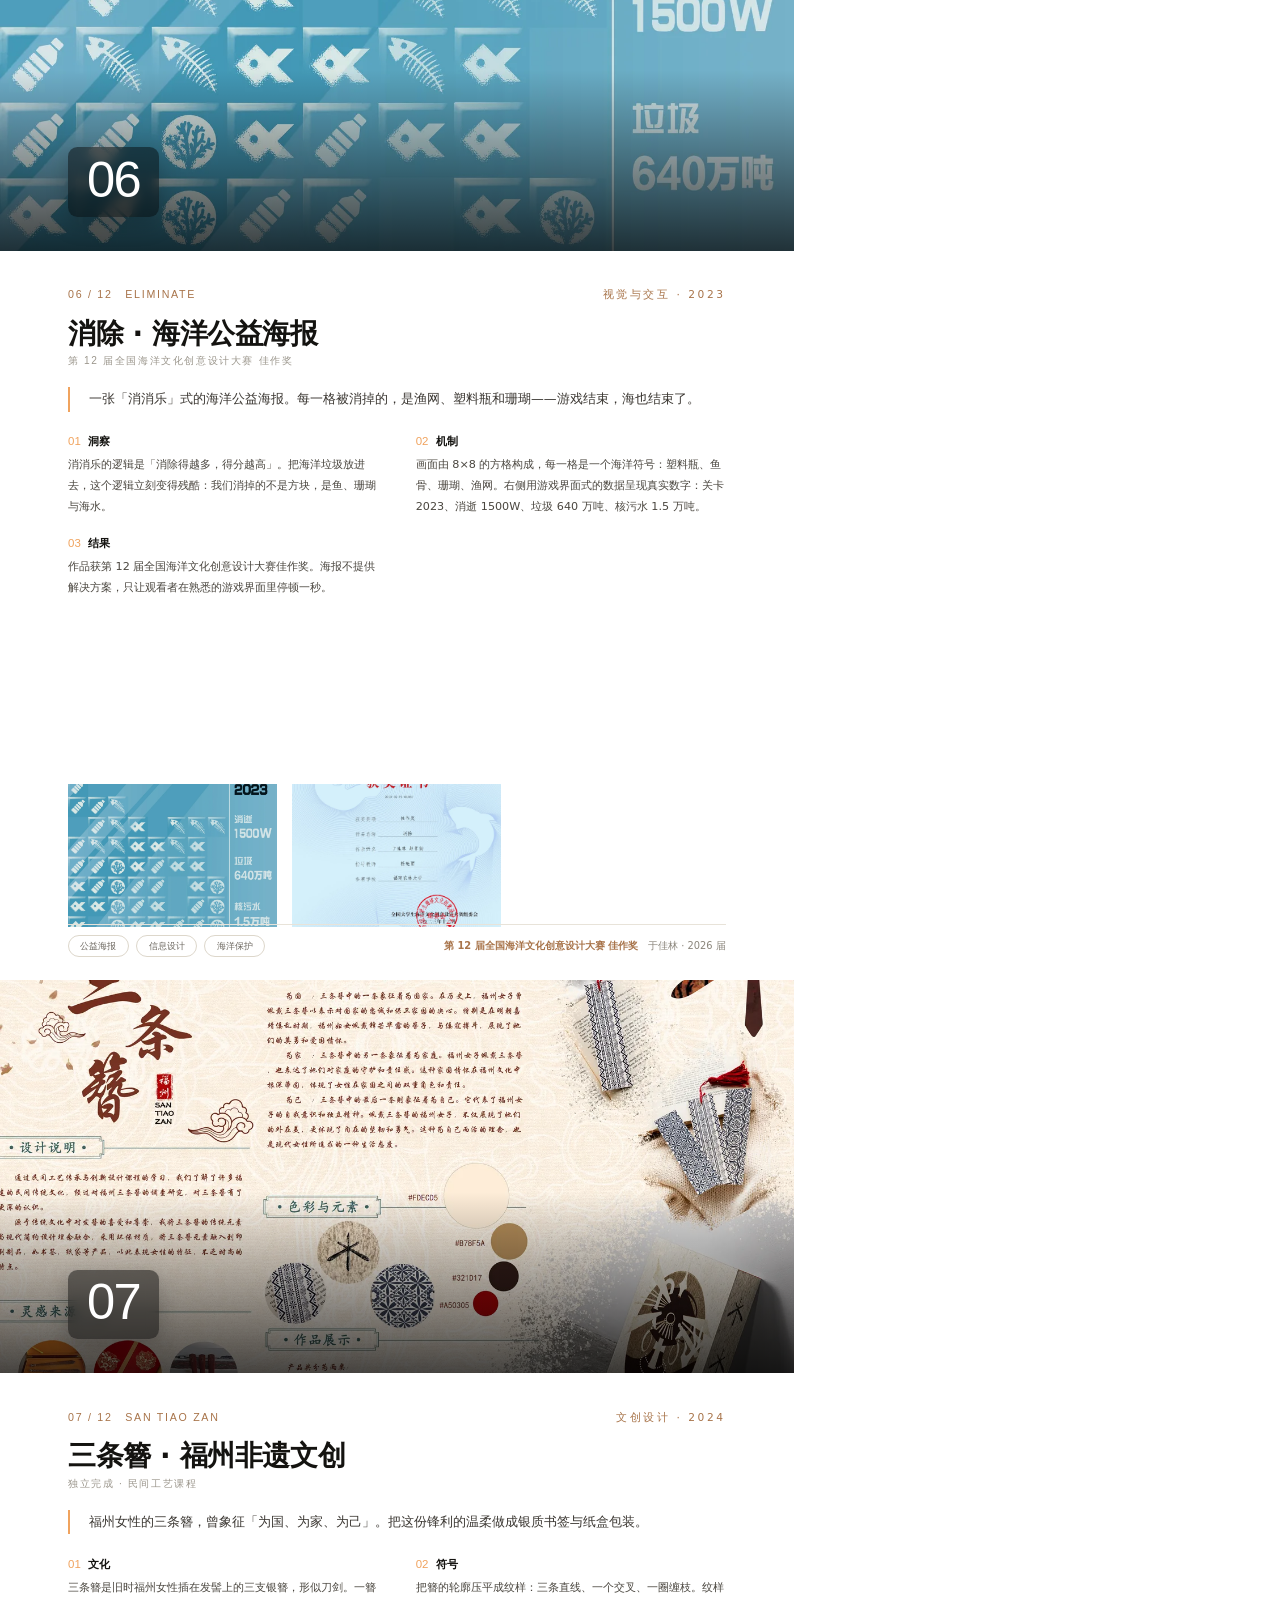
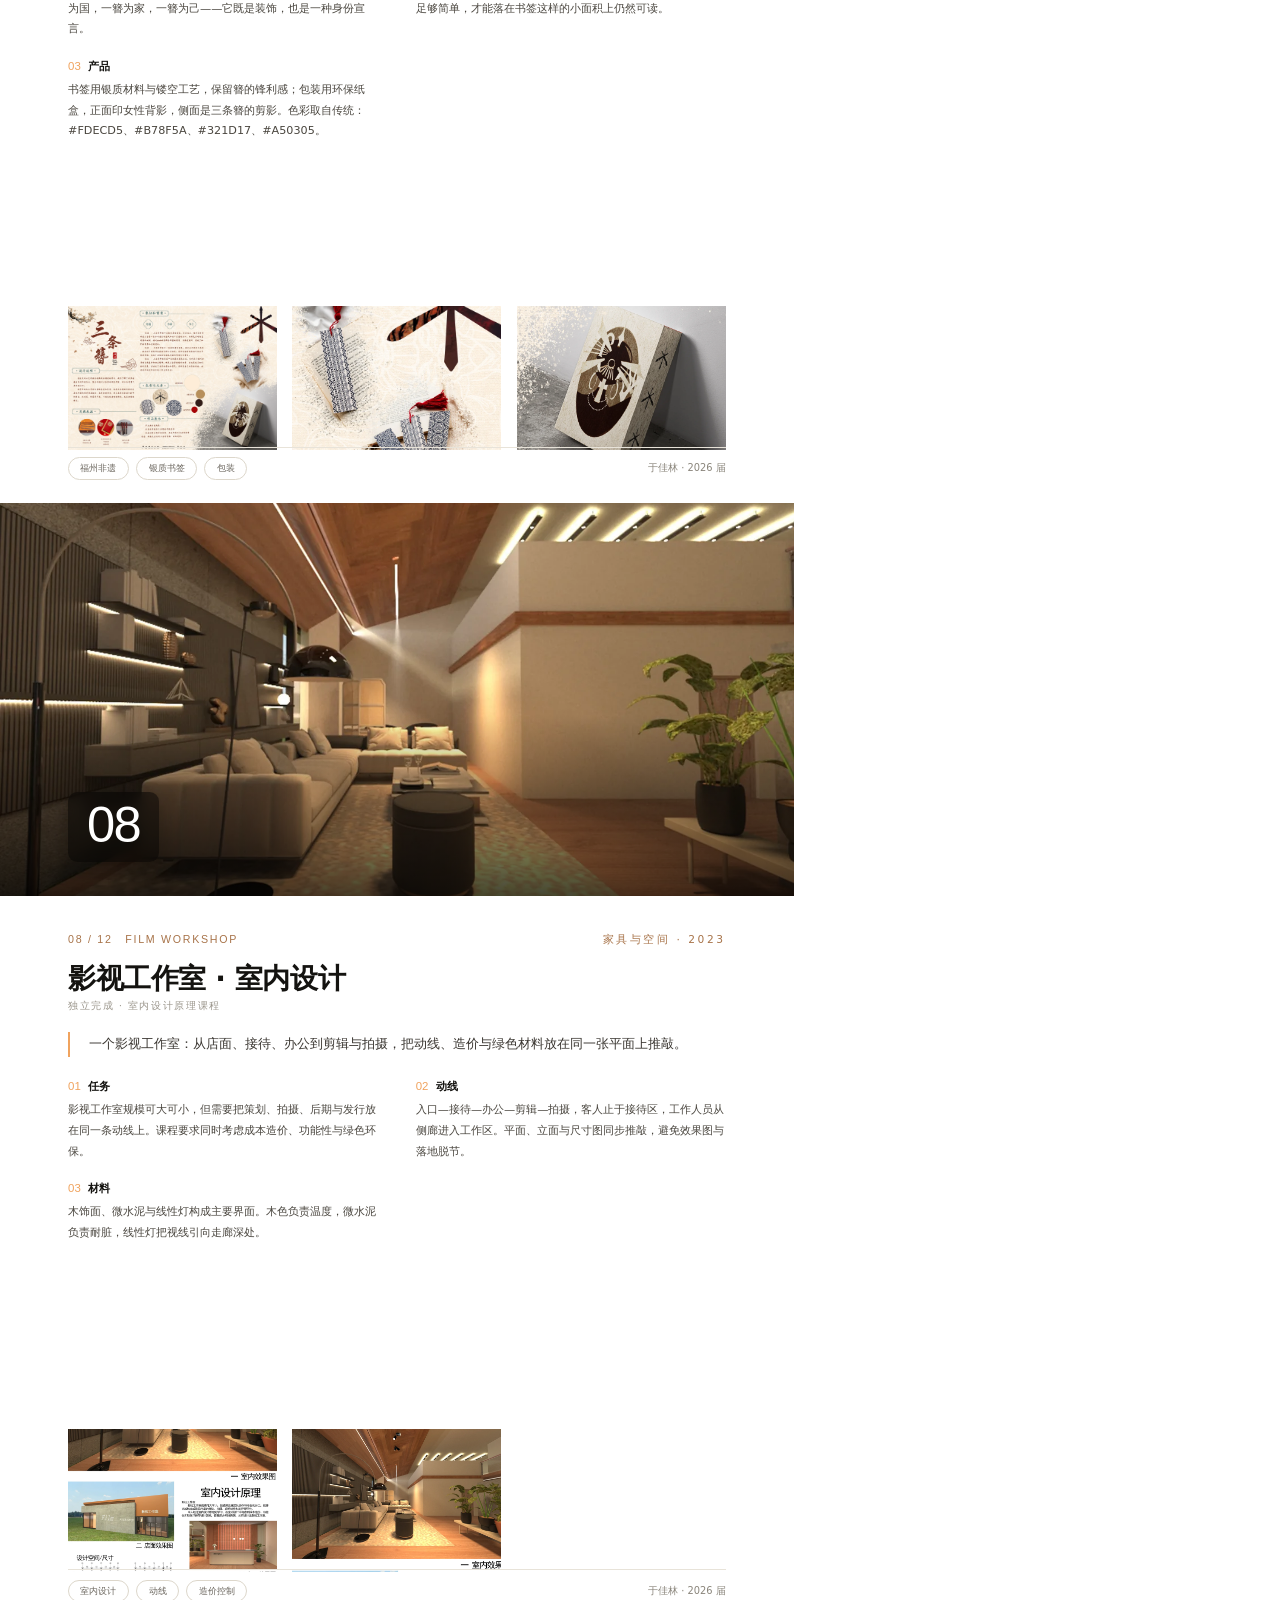
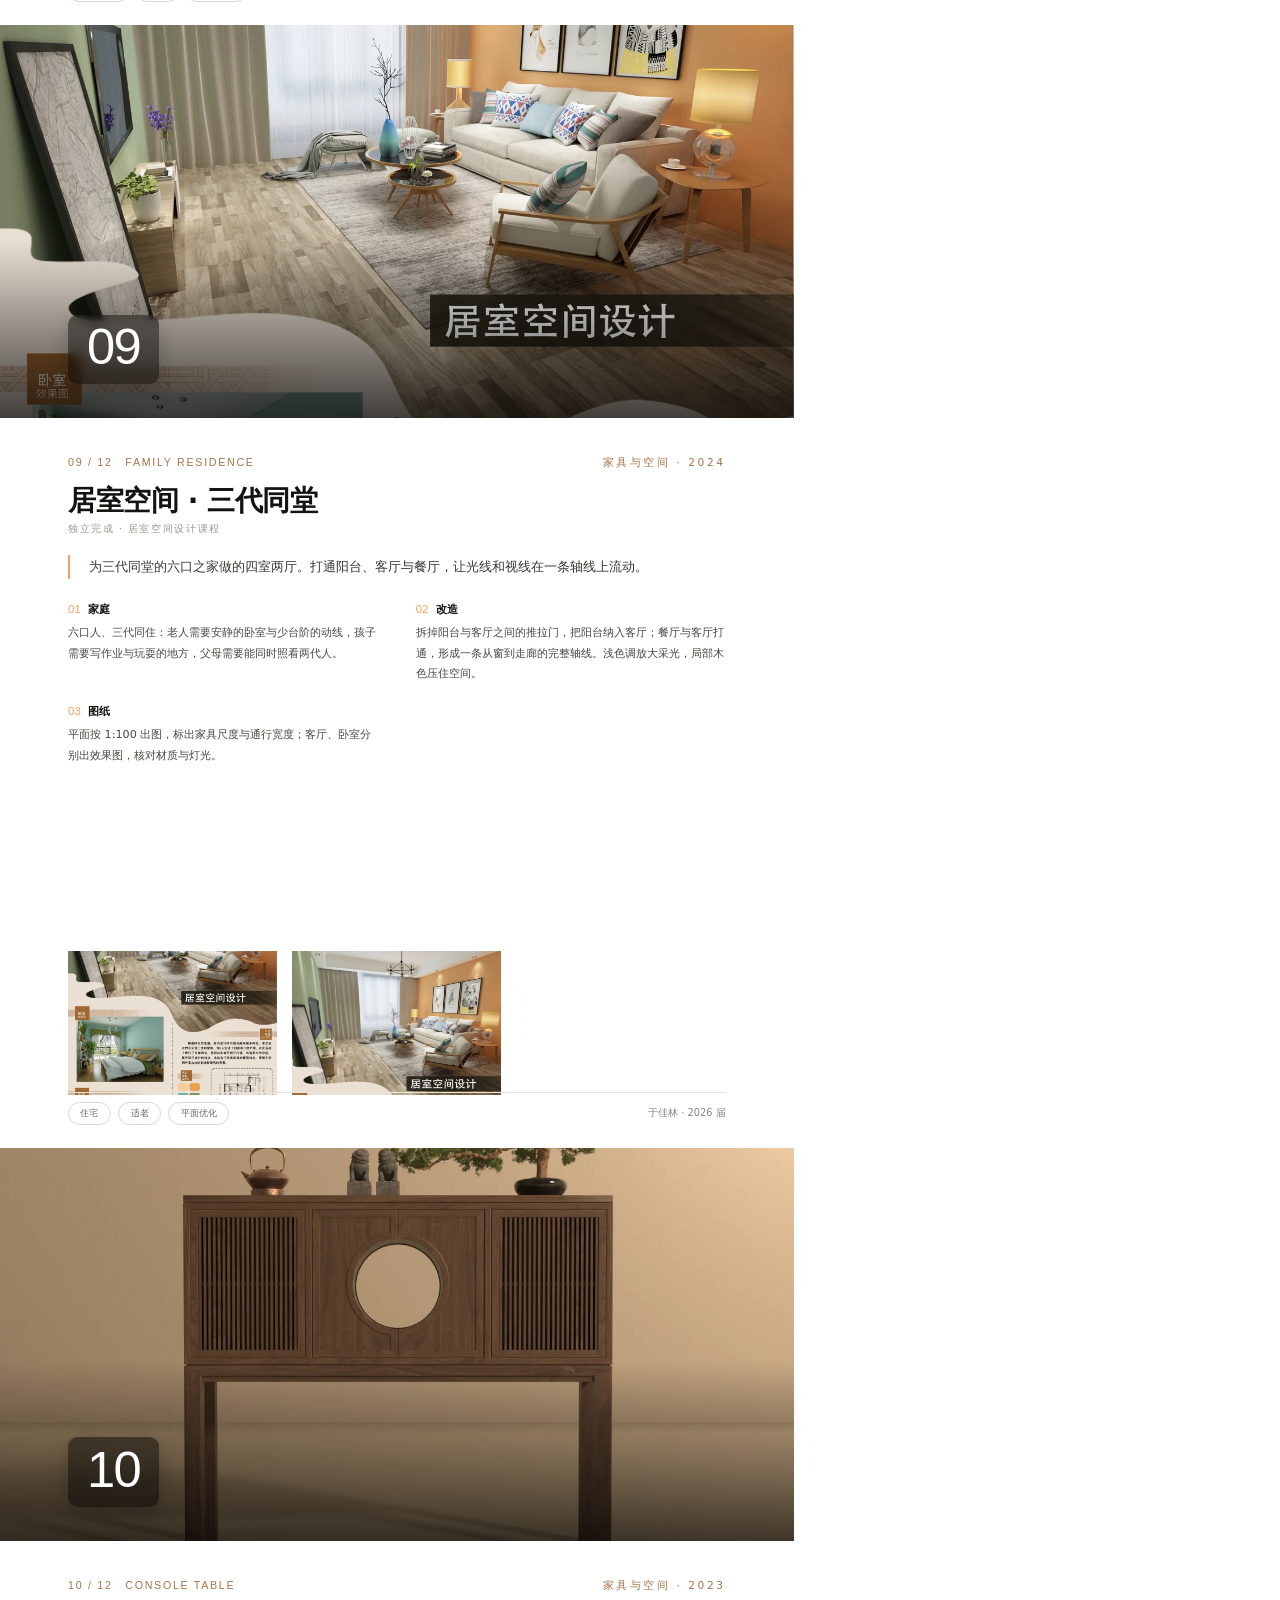
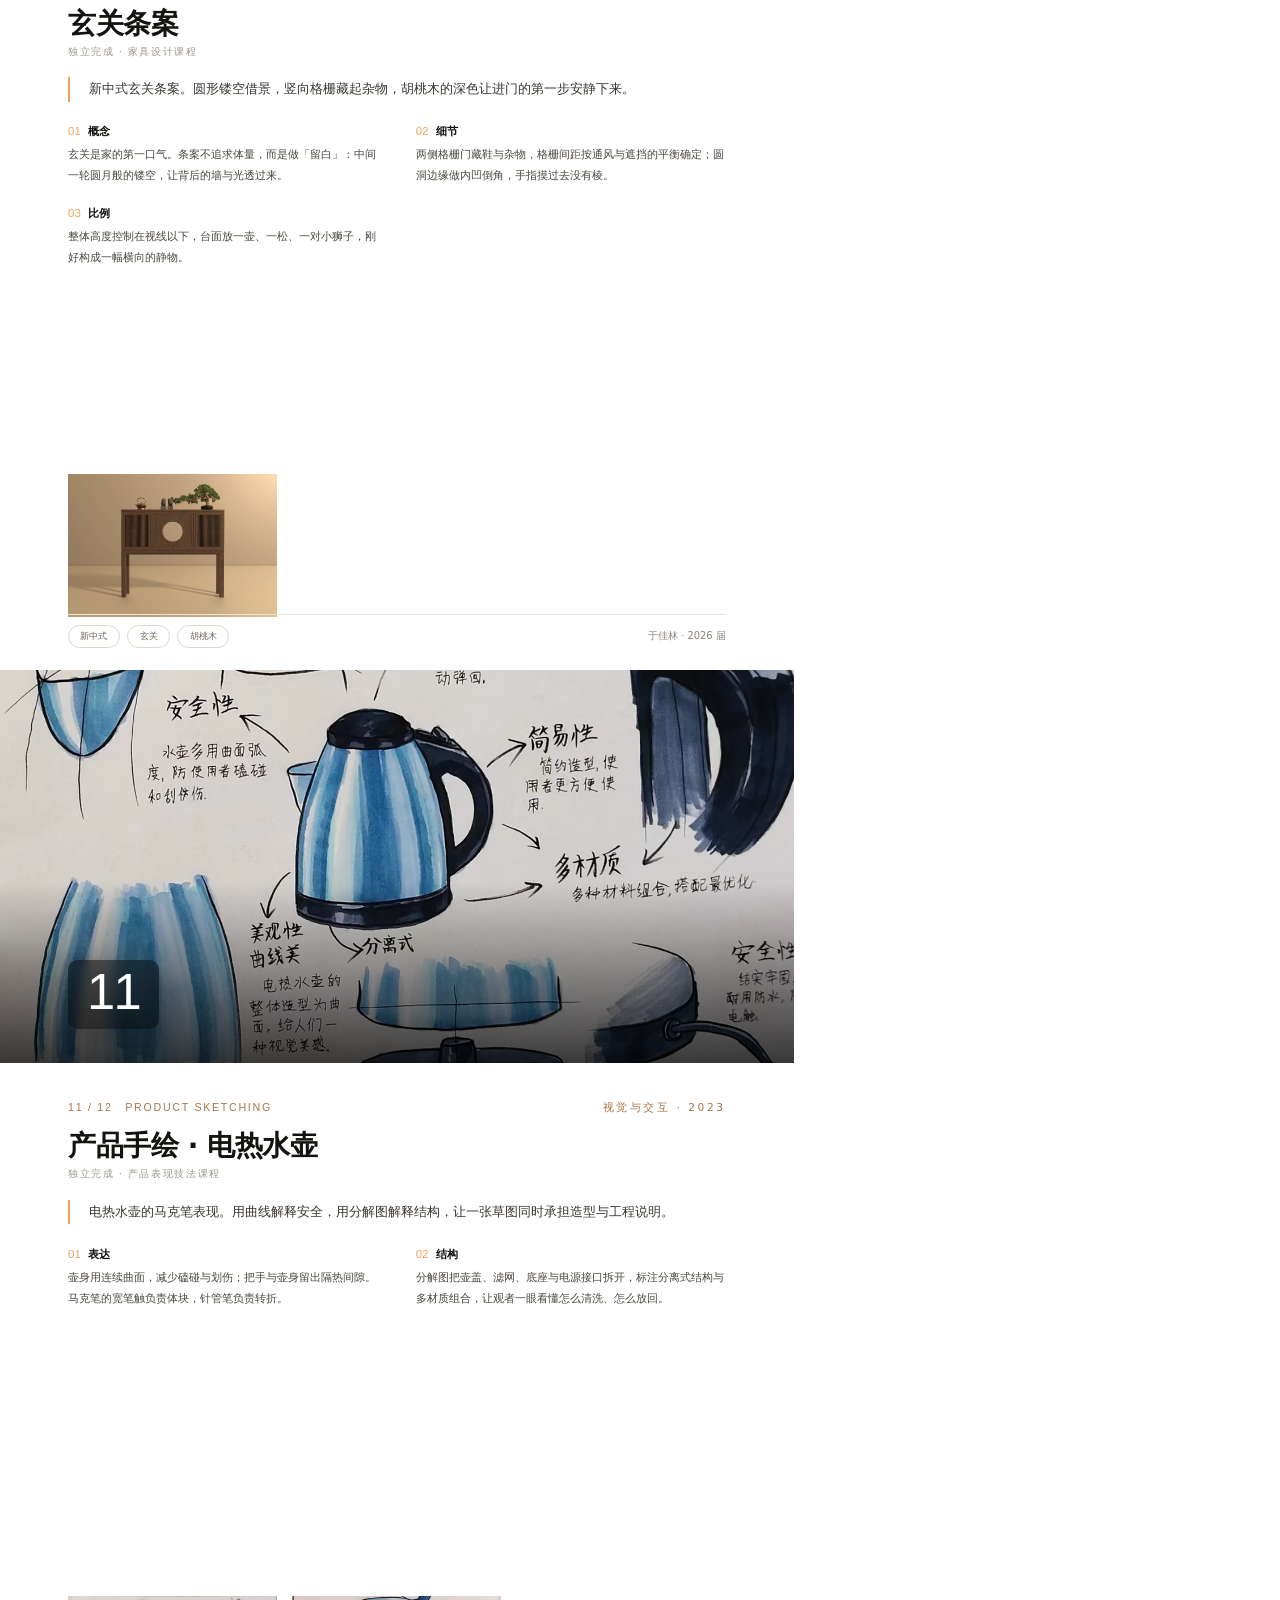
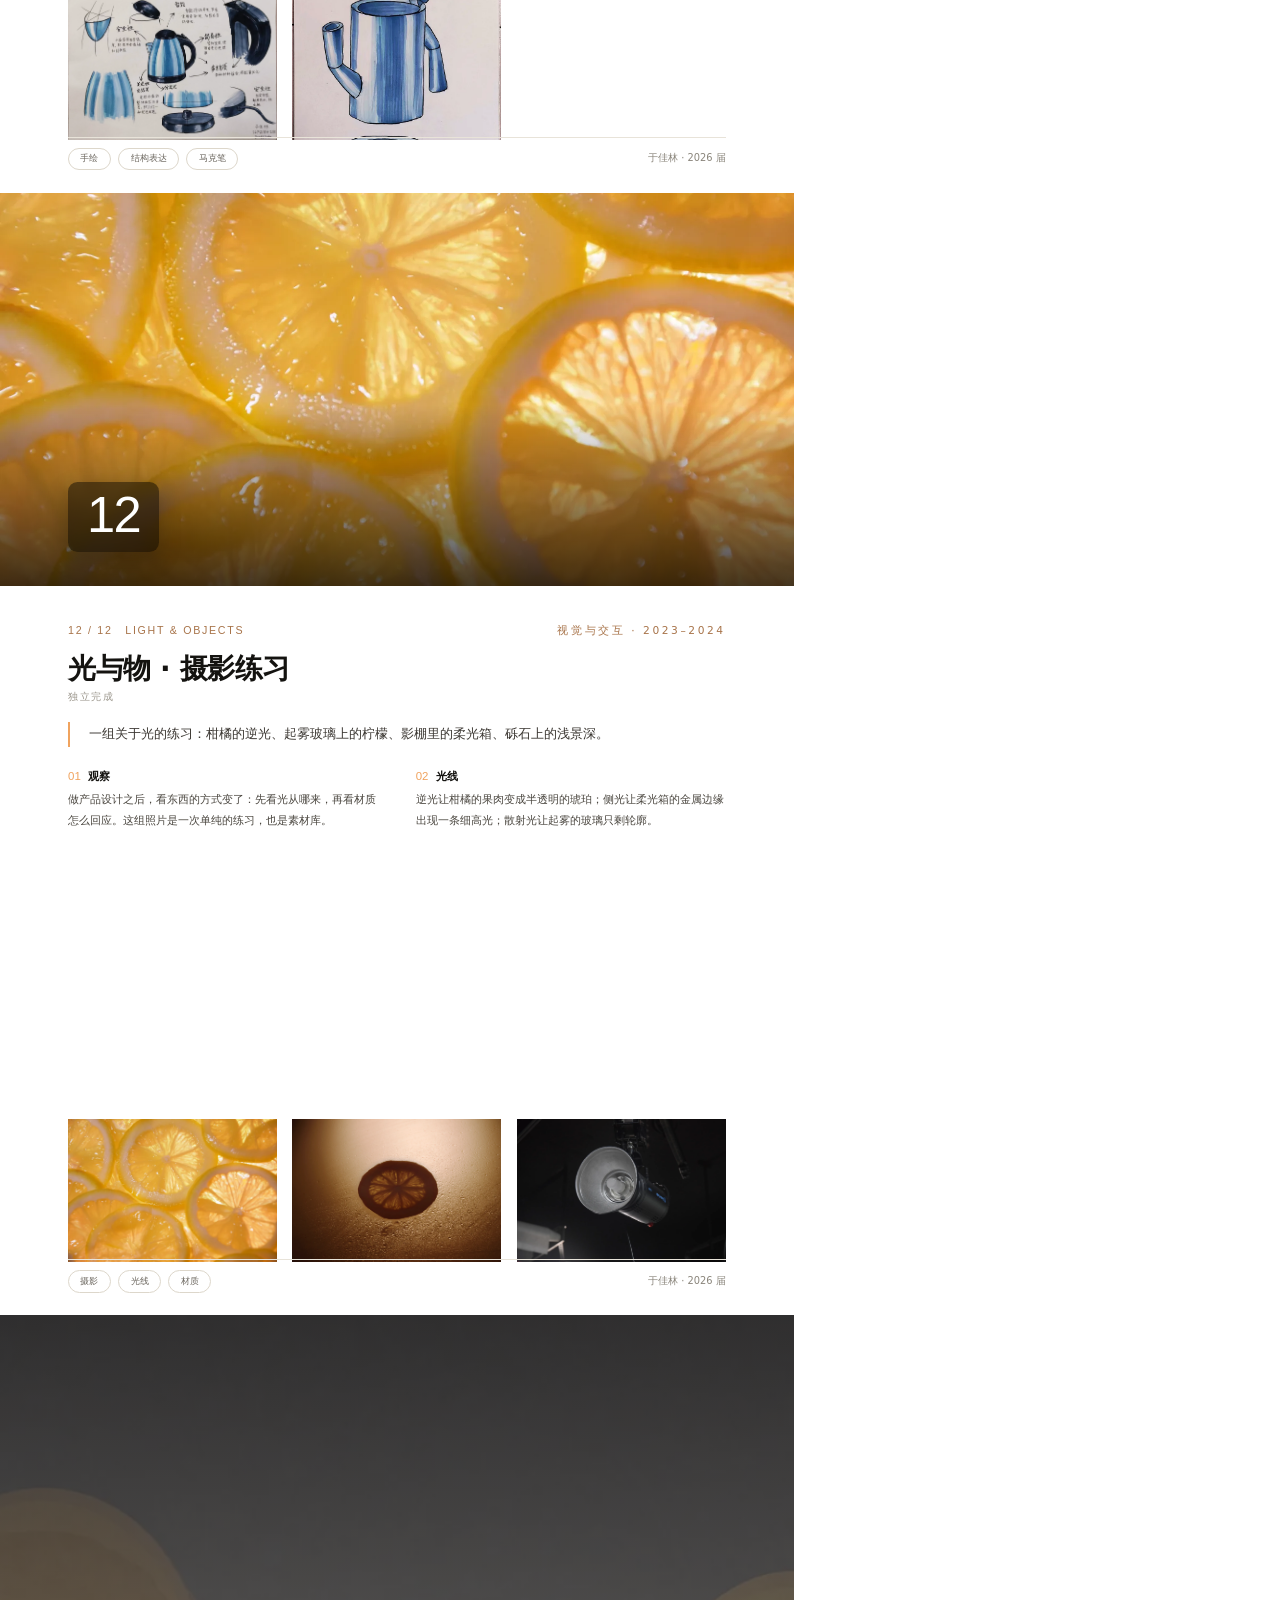
==== commit 8692fd77: "remove phone number from site and PDF" ====
--- a/print.html
+++ b/print.html
@@ -86,7 +86,7 @@
     + '<h1>把光与文化，<br>做成日常里<em>愿意靠近</em>的东西。</h1>'
     + '<p class="sub">智能灯具 / 文化创意 / 家具与空间 / 视觉与交互 —— 12 件作品。<br>'
     + PROFILE.school + ' · ' + PROFILE.major + ' · ' + PROFILE.classOf + '</p>'
-    + '<p class="sub" style="margin-top:2mm;color:#a9a49b">' + PC.email + '　·　' + PC.phone + '　·　' + PROFILE.city + '</p>'
+    + '<p class="sub" style="margin-top:2mm;color:#a9a49b">' + PC.email + '　·　' + PROFILE.city + '</p>'
     + '</div>'
     + '<div class="foot"><span class="latin">SELECTED WORKS 2021—2026</span><span class="latin">' + WORKS.length + ' PROJECTS</span></div>'
     + '</section>';
@@ -113,7 +113,6 @@
     + '<div><dt>绩点</dt><dd>' + PROFILE.gpa + '</dd></div>'
     + '<div><dt>所在地</dt><dd>' + PROFILE.city + '</dd></div>'
     + '<div><dt>邮箱</dt><dd>' + PC.email + '</dd></div>'
-    + '<div><dt>电话</dt><dd>' + PC.phone + '</dd></div>'
     + '</div>'
     + '<div class="awards"><h3 class="latin">Awards</h3><ul style="margin:0;padding:0">'
     + '<li><span>2026</span>东方设计奖 · 全国高校创新设计大赛 全国决赛三等奖（独立）｜青芒</li>'
@@ -150,7 +149,7 @@
     + '<div class="bg"><img src="' + hero.cover + '" alt=""></div><div class="shade"></div>'
     + '<div class="inner"><p class="eyebrow latin">THANKS FOR READING</p>'
     + '<h1 style="font-size:26pt">如果你在找一名<br>愿意把细节做到底的设计师。</h1>'
-    + '<p class="sub">' + PROFILE.email + '　|　' + PROFILE.phone + '　|　' + PROFILE.city + '<br>网站版作品集：把网址写在简历这一行</p></div>'
+    + '<p class="sub">' + PROFILE.email + '　|　' + PROFILE.city + '<br>网站版作品集：把网址写在简历这一行</p></div>'
     + '<div class="foot"><span class="latin">' + PROFILE.name + ' · ' + PROFILE.en + '</span><span class="latin">PORTFOLIO 2026</span></div>'
     + '</section>';
 
